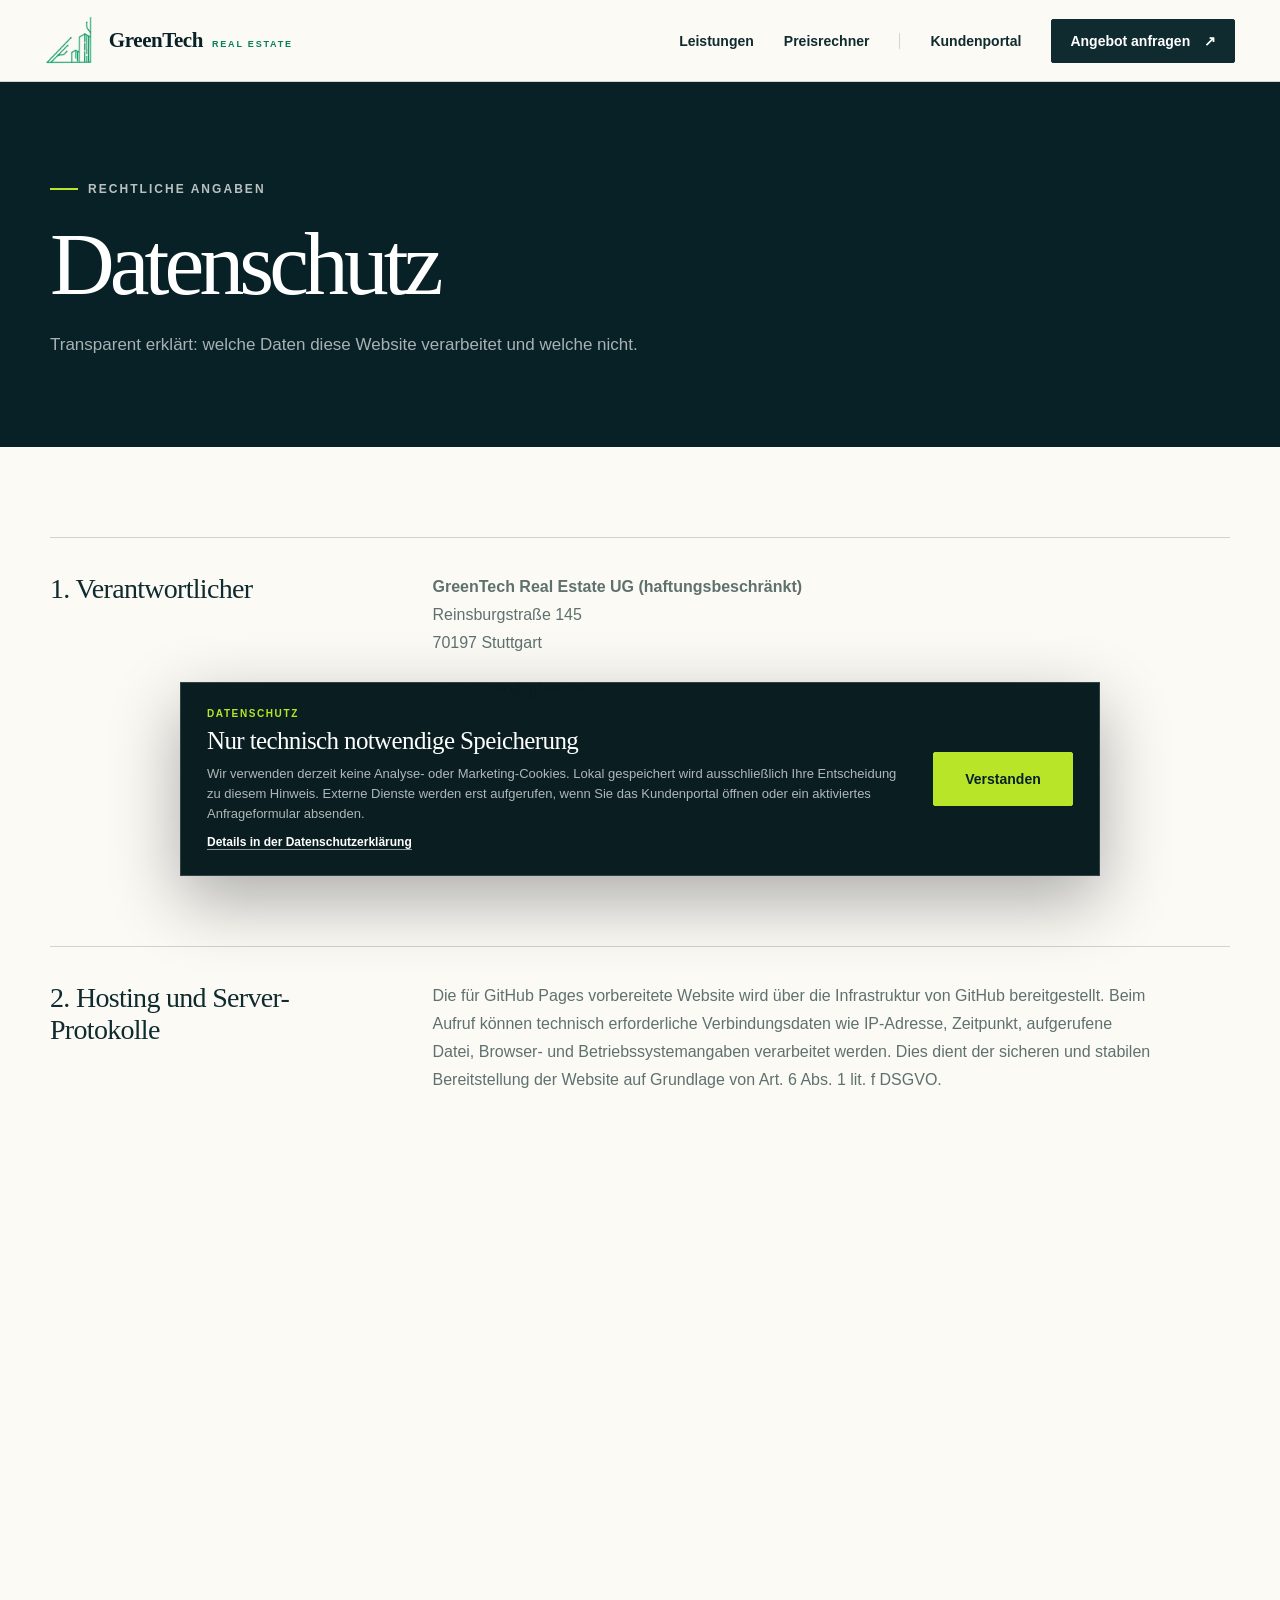
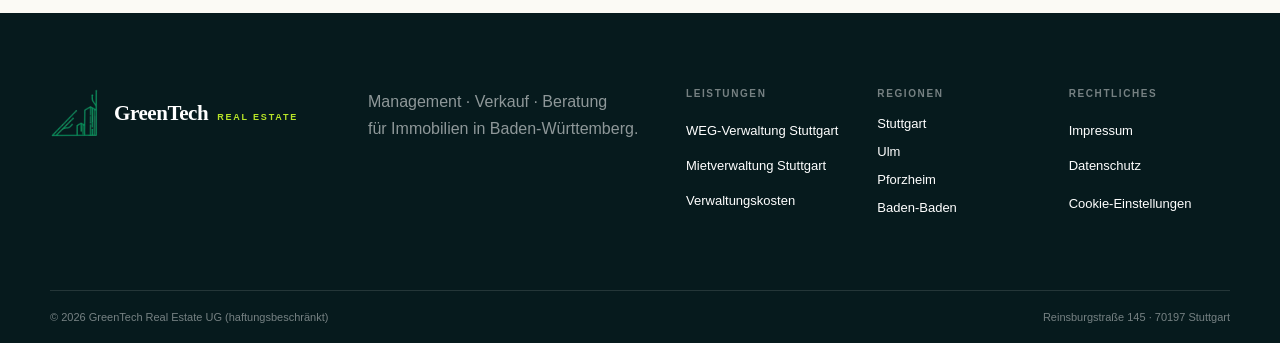
==== datenschutz.html @ 3d803216 "Add files via upload" ====
<!doctype html><html lang="de"><head><meta charset="utf-8"><meta name="viewport" content="width=device-width,initial-scale=1"><title>Datenschutz | GreenTech Real Estate</title><meta name="description" content="Transparent erklärt: welche Daten diese Website verarbeitet und welche nicht."><meta name="robots" content="index,follow,max-image-preview:large"><link rel="canonical" href="https://www.greentechrealestate.de/datenschutz.html"><meta property="og:locale" content="de_DE"><meta property="og:type" content="website"><meta property="og:title" content="Datenschutz | GreenTech Real Estate"><meta property="og:description" content="Transparent erklärt: welche Daten diese Website verarbeitet und welche nicht."><meta property="og:url" content="https://www.greentechrealestate.de/datenschutz.html"><script type="application/ld+json">{"@context":"https://schema.org","@type":["RealEstateAgent","LocalBusiness"],"@id":"https://www.greentechrealestate.de/#unternehmen","name":"GreenTech Real Estate UG (haftungsbeschränkt)","url":"https://www.greentechrealestate.de","logo":"https://www.greentechrealestate.de/assets/greentech-logo.png","telephone":"+49 711 34063966","email":"info@gt-re.de","address":{"@type":"PostalAddress","streetAddress":"Reinsburgstraße 145","postalCode":"70197","addressLocality":"Stuttgart","addressRegion":"Baden-Württemberg","addressCountry":"DE"},"areaServed":["Stuttgart","Ulm","Pforzheim","Baden-Baden"]}</script><link rel="stylesheet" href="styles.css"><script src="form-config.js" defer></script><script src="script.js" defer></script></head><body><header class="site-header"><a class="brand brand-logo" href="index.html" aria-label="GreenTech Real Estate – Startseite"><span class="brand-symbol" aria-hidden="true"><img src="[data-uri]" alt="" width="380" height="132"></span><span class="brand-name"><strong>GreenTech</strong><span>Real Estate</span></span></a><button class="menu-button" type="button" aria-label="Menü öffnen" aria-expanded="false"><span></span><span></span></button><nav class="main-nav"><a href="index.html#leistungen">Leistungen</a><a href="preise.html">Preisrechner</a><a class="nav-login" href="https://portal.greentechrealestate.de">Kundenportal</a><a class="button button-small" href="#anfrage">Angebot anfragen <span>↗</span></a></nav><span class="scroll-progress" aria-hidden="true"></span></header><main class="page-transition"><header class="legal-hero"><div class="section-shell"><p class="eyebrow light"><span></span>Rechtliche Angaben</p><h1>Datenschutz</h1><p>Transparent erklärt: welche Daten diese Website verarbeitet und welche nicht.</p></div></header><article class="legal-content section-shell"><section><h2>1. Verantwortlicher</h2><p><strong>GreenTech Real Estate UG (haftungsbeschränkt)</strong><br>Reinsburgstraße 145<br>70197 Stuttgart</p><p>E-Mail: <a href="mailto:info@gt-re.de">info@gt-re.de</a><br>Telefon: <a href="tel:+4971134063966">+49 711 34063966</a></p></section><section><h2>2. Hosting und Server-Protokolle</h2><p>Die für GitHub Pages vorbereitete Website wird über die Infrastruktur von GitHub bereitgestellt. Beim Aufruf können technisch erforderliche Verbindungsdaten wie IP-Adresse, Zeitpunkt, aufgerufene Datei, Browser- und Betriebssystemangaben verarbeitet werden. Dies dient der sicheren und stabilen Bereitstellung der Website auf Grundlage von Art. 6 Abs. 1 lit. f DSGVO.</p></section><section><h2>3. Cookies und lokaler Speicher</h2><p>Diese Website setzt derzeit keine Analyse-, Statistik- oder Marketing-Cookies ein. Es werden keine Tracking-Pixel, eingebetteten Videos oder extern geladenen Karten verwendet.</p><div class="legal-table"><div><strong>Eintrag</strong><strong>Zweck und Dauer</strong></div><div><span><code>gt_privacy_notice_v1</code></span><span>Merkt lokal im Browser, dass der Datenschutzhinweis bestätigt wurde. Der Eintrag bleibt bis zum Löschen der Browserdaten oder bis zu einer neuen Version bestehen.</span></div></div></section><section><h2>4. Kontaktaufnahme</h2><p>Bei Kontakt per E-Mail oder Telefon werden Ihre Angaben zur Bearbeitung der Anfrage verarbeitet. Das Formular ist derzeit nur vorbereitet und noch nicht mit einem Formulardienst verbunden. Vor der Aktivierung – beispielsweise über Formspree – muss dieser Abschnitt um Anbieter, Empfänger, Speicherfristen und eine mögliche Drittlandübermittlung ergänzt werden.</p></section><section><h2>5. Externe Links</h2><p>Externe Dienste werden nicht automatisch eingebettet. Erst beim Öffnen eines externen Links wie dem Kundenportal verlassen Sie diese Website; dort gelten die Datenschutzhinweise des jeweiligen Anbieters.</p></section><section><h2>6. Ihre Rechte</h2><p>Sie haben nach Maßgabe der gesetzlichen Voraussetzungen insbesondere das Recht auf Auskunft, Berichtigung, Löschung, Einschränkung der Verarbeitung, Datenübertragbarkeit und Widerspruch. Außerdem können Sie sich bei einer Datenschutz-Aufsichtsbehörde beschweren.</p></section><aside class="legal-note"><strong>Hinweis vor der Veröffentlichung</strong><p>Bitte gleichen Sie die Angaben vor dem Domainwechsel mit Ihren aktuellen Unternehmensunterlagen und dem tatsächlich eingesetzten Hosting- und Formularanbieter ab.</p></aside></article></main><footer><div class="footer-top section-shell"><a class="brand brand-logo footer-logo" href="index.html" aria-label="GreenTech Real Estate – Startseite"><span class="brand-symbol" aria-hidden="true"><img src="[data-uri]" alt="" width="380" height="132"></span><span class="brand-name"><strong>GreenTech</strong><span>Real Estate</span></span></a><p>Management · Verkauf · Beratung<br>für Immobilien in Baden-Württemberg.</p><div class="footer-navigation"><nav class="footer-links" aria-label="Leistungen"><strong>Leistungen</strong><a href="weg-verwaltung.html">WEG-Verwaltung Stuttgart</a><a href="mietverwaltung.html">Mietverwaltung Stuttgart</a><a href="preise.html">Verwaltungskosten</a></nav><nav class="footer-links" aria-label="Regionen"><strong>Regionen</strong><a href="index.html#stuttgart">Stuttgart</a><a href="hausverwaltung-ulm.html">Ulm</a><a href="hausverwaltung-pforzheim.html">Pforzheim</a><a href="hausverwaltung-baden-baden.html">Baden-Baden</a></nav><nav class="footer-links" aria-label="Rechtliches"><strong>Rechtliches</strong><a href="impressum.html">Impressum</a><a href="datenschutz.html">Datenschutz</a><button class="footer-cookie-button" type="button" data-cookie-settings>Cookie-Einstellungen</button></nav></div></div><div class="footer-bottom section-shell"><span>© 2026 GreenTech Real Estate UG (haftungsbeschränkt)</span><span>Reinsburgstraße 145 · 70197 Stuttgart</span></div></footer></body></html>
---- styles.css ----
:root {
  --ink: #102b2f;
  --ink-deep: #082126;
  --green: #b8e528;
  --green-soft: #e7f7ad;
  --cream: #f4f2e9;
  --paper: #fbfaf5;
  --line: rgba(16, 43, 47, 0.18);
  --muted: #5f716f;
}

* { box-sizing: border-box; }
html { scroll-behavior: smooth; }
body {
  margin: 0;
  background: var(--paper);
  color: var(--ink);
  font-family: Arial, Helvetica, sans-serif;
  -webkit-font-smoothing: antialiased;
}
a { color: inherit; text-decoration: none; }
img { max-width: 100%; }
button, input, select, textarea { font: inherit; }
button, summary { cursor: pointer; }

.section-shell { width: min(1180px, calc(100% - 48px)); margin-inline: auto; }
.site-header {
  position: sticky; top: 0; z-index: 20;
  height: 82px; padding: 0 3.5vw;
  display: flex; align-items: center; justify-content: space-between;
  background: rgba(251, 250, 245, 0.94); border-bottom: 1px solid var(--line);
  backdrop-filter: blur(16px); transition: height .35s ease, box-shadow .35s ease, background .35s ease;
}
.site-header.is-scrolled { height: 70px; background: rgba(251,250,245,.98); box-shadow: 0 12px 32px rgba(8,33,38,.08); }
.scroll-progress { position: absolute; left: 0; bottom: -1px; width: 100%; height: 2px; background: var(--green); transform: scaleX(0); transform-origin: left center; will-change: transform; }
.brand { display: inline-flex; align-items: center; gap: 12px; }
.brand-logo { transition: opacity .25s ease; }
.brand-logo:hover { opacity: .72; }
.brand-symbol { position: relative; width: 52px; height: 52px; overflow: hidden; flex: 0 0 52px; }
.brand-symbol img { position: absolute; top: 0; left: 50%; display: block; height: 100%; width: auto; max-width: none; transform: translateX(-46.2%); }
.brand-mark {
  width: 38px; height: 38px; display: grid; place-items: center;
  background: var(--green); color: var(--ink-deep); border-radius: 50%;
  font-size: 12px; font-weight: 800; letter-spacing: -0.04em;
}
.brand-name { display: flex; align-items: baseline; gap: 9px; color: var(--ink-deep); line-height: 1; white-space: nowrap; }
.brand-name strong { font-family: Georgia, "Times New Roman", serif; font-size: 21px; font-weight: 600; letter-spacing: -.02em; }
.brand-name span { color: #067f59; font-family: var(--font-geist-sans), Arial, sans-serif; font-size: 9px; font-weight: 750; letter-spacing: .2em; text-transform: uppercase; }
.main-nav { display: flex; align-items: center; gap: 30px; font-size: 14px; font-weight: 600; }
.main-nav > a:not(.button) { position: relative; transition: color .2s ease; }
.main-nav > a:not(.button)::after { content: ""; position: absolute; left: 0; right: 0; bottom: -8px; height: 1px; background: var(--ink); transform: scaleX(0); transform-origin: right; transition: transform .3s cubic-bezier(.22,.7,.2,1); }
.main-nav > a:not(.button):hover::after, .main-nav > a:not(.button):focus-visible::after { transform: scaleX(1); transform-origin: left; }
.nav-login { border-left: 1px solid var(--line); padding-left: 30px; }
.menu-button { display: none; border: 0; background: transparent; padding: 10px; }
.menu-button span { display: block; width: 24px; height: 2px; background: var(--ink); margin: 5px; }
.button {
  display: inline-flex; align-items: center; justify-content: center; gap: 22px;
  min-height: 54px; padding: 0 24px; border: 1px solid var(--ink);
  background: var(--ink); color: white; border-radius: 2px;
  position: relative; overflow: hidden; font-size: 14px; font-weight: 700; transition: transform .25s ease, background .25s ease, box-shadow .25s ease;
}
.button::before { content: ""; position: absolute; inset: 0; background: rgba(255,255,255,.16); transform: translateX(-105%) skewX(-18deg); transition: transform .55s cubic-bezier(.22,.7,.2,1); }
.button:hover { transform: translateY(-3px); box-shadow: 0 14px 28px rgba(8,33,38,.16); }
.button:hover::before { transform: translateX(105%) skewX(-18deg); }
.button > span { position: relative; transition: transform .25s ease; }
.button:hover > span { transform: translate(3px,-3px); }
.button-small { min-height: 44px; padding: 0 18px; gap: 14px; }
.hero {
  min-height: 700px; position: relative; overflow: hidden;
  display: flex; flex-direction: column; justify-content: space-between;
  padding: 105px max(3.5vw, 24px) 40px; color: white; background: var(--ink-deep);
}
.hero::after {
  content: ""; position: absolute; right: 8%; bottom: -35%; width: 42vw; height: 42vw;
  border-radius: 50%; background: radial-gradient(circle at 42% 38%, rgba(184,229,40,.95), rgba(184,229,40,.08) 56%, transparent 70%);
  filter: blur(1px);
}
.hero-orbit { position: absolute; border: 1px solid rgba(255,255,255,.18); border-radius: 50%; z-index: 1; }
.orbit-one { right: -6vw; bottom: -22vw; width: 66vw; height: 66vw; animation: orbit-drift 14s ease-in-out infinite alternate; }
.orbit-two { right: 6vw; bottom: -11vw; width: 42vw; height: 42vw; animation: orbit-drift 10s ease-in-out infinite alternate-reverse; }
.hero-content { position: relative; z-index: 2; width: min(900px, 76%); margin-left: 7vw; }
.hero-content > * { animation: hero-rise .8s both cubic-bezier(.22,.7,.2,1); }
.hero-content > *:nth-child(2) { animation-delay: .08s; }
.hero-content > *:nth-child(3) { animation-delay: .16s; }
.hero-content > *:nth-child(4) { animation-delay: .24s; }
.eyebrow { display: flex; align-items: center; gap: 10px; margin: 0 0 25px; font-size: 12px; font-weight: 800; letter-spacing: .17em; text-transform: uppercase; }
.eyebrow > span { display: block; width: 28px; height: 2px; background: var(--green); }
.eyebrow.light { color: rgba(255,255,255,.72); }
.hero h1 { margin: 0; font-size: clamp(54px, 7vw, 104px); line-height: .92; letter-spacing: -.065em; font-weight: 500; }
.hero h1 em { color: var(--green); font-family: Georgia, "Times New Roman", serif; font-weight: 400; }
.hero-copy { max-width: 640px; margin: 34px 0 0; color: rgba(255,255,255,.72); font-size: 18px; line-height: 1.65; }
.hero-actions { display: flex; align-items: center; gap: 34px; margin-top: 38px; }
.button-light { background: var(--green); border-color: var(--green); color: var(--ink-deep); }
.text-link { display: inline-flex; gap: 24px; border-bottom: 1px solid currentColor; padding-bottom: 5px; font-size: 14px; font-weight: 700; transition: gap .25s ease, opacity .25s ease; }
.text-link:hover { gap: 32px; opacity: .75; }
.light-link { color: white; }
.hero-meta { position: relative; z-index: 2; margin-left: 7vw; }
.hero-meta span { color: rgba(255,255,255,.5); font-size: 11px; letter-spacing: .17em; text-transform: uppercase; }
.hero-meta p { margin: 6px 0 0; font-size: 14px; }
.hero-index { position: absolute; right: 4vw; top: 50%; z-index: 2; transform: rotate(90deg); color: rgba(255,255,255,.45); font-size: 11px; letter-spacing: .18em; }
.intro { display: grid; grid-template-columns: .9fr 1.1fr; gap: 11vw; padding-block: 130px; }
.intro h2, .section-heading h2, .transparency h2, .contact-copy h2, .faq-section h2 {
  margin: 0; font-family: Georgia, "Times New Roman", serif; font-weight: 400;
  font-size: clamp(42px, 5.2vw, 72px); line-height: .98; letter-spacing: -.045em;
}
.intro-copy { padding-top: 42px; }
.intro-copy p { margin: 0 0 25px; font-size: 19px; line-height: 1.7; color: var(--muted); }
.intro-copy strong { color: var(--ink); }
.services-section { padding: 120px 0 130px; background: var(--cream); }
.section-heading { display: grid; grid-template-columns: 1.4fr .6fr; align-items: end; gap: 80px; }
.section-heading > p { margin: 0 0 5px; max-width: 360px; color: var(--muted); font-size: 16px; line-height: 1.65; }
.filter-row { display: flex; gap: 8px; flex-wrap: wrap; margin: 64px 0 28px; }
.filter { border: 1px solid var(--line); border-radius: 999px; padding: 11px 18px; background: transparent; color: var(--ink); font-size: 13px; font-weight: 700; }
.filter.active, .filter:hover { background: var(--ink); color: white; border-color: var(--ink); }
.service-grid { display: grid; grid-template-columns: repeat(3, 1fr); gap: 1px; background: rgba(16,43,47,.17); border: 1px solid rgba(16,43,47,.17); }
.service-card { min-height: 380px; padding: 28px; display: flex; flex-direction: column; justify-content: space-between; background: var(--paper); transition: background .25s ease, color .25s ease, transform .25s ease, box-shadow .25s ease; }
.service-card[hidden] { display: none; }
.service-card.featured { background: var(--green); }
.service-card:hover, .service-card:focus-within { background-color: #dff39a !important; color: var(--ink-deep); transform: translateY(-6px); box-shadow: 0 20px 45px rgba(8,33,38,.14); }
.card-topline { display: flex; justify-content: space-between; font-size: 11px; letter-spacing: .14em; text-transform: uppercase; opacity: .6; }
.service-card h3 { margin: 0 0 16px; max-width: 270px; font-family: Georgia, "Times New Roman", serif; font-size: 35px; line-height: 1.02; font-weight: 400; letter-spacing: -.035em; }
.service-card p { max-width: 300px; margin: 0; color: var(--muted); line-height: 1.65; font-size: 15px; }
.service-card:hover p, .service-card:focus-within p { color: #405654; }
.service-card:hover h3, .service-card:hover a, .service-card:focus-within h3, .service-card:focus-within a { color: var(--ink-deep); }
.service-card a { display: flex; justify-content: space-between; border-top: 1px solid currentColor; padding-top: 16px; font-size: 13px; font-weight: 800; }
.service-card a span { transition: transform .25s ease; }
.service-card:hover a span { transform: translate(4px,-4px); }
.transparency { padding-block: 130px; display: grid; grid-template-columns: .9fr 1.1fr; gap: 10vw; }
.steps { list-style: none; padding: 0; margin: 0; }
.steps li { display: grid; grid-template-columns: 60px 1fr; gap: 25px; padding: 34px 0; border-top: 1px solid var(--line); }
.steps li:last-child { border-bottom: 1px solid var(--line); }
.steps > li > span { color: var(--muted); font-size: 12px; font-weight: 800; }
.steps h3 { margin: 0 0 9px; font-size: 21px; }
.steps p { margin: 0; color: var(--muted); line-height: 1.6; }
.quote-band { background: var(--green); }
.quote-inner { padding-block: 95px; display: grid; grid-template-columns: 1fr auto; gap: 40px; align-items: end; }
.quote-inner p { margin: 0; max-width: 880px; font-family: Georgia, "Times New Roman", serif; font-size: clamp(32px, 4.3vw, 58px); line-height: 1.06; letter-spacing: -.04em; }
.quote-inner span { padding-bottom: 8px; font-size: 12px; font-weight: 800; letter-spacing: .12em; text-transform: uppercase; }
.contact-section { padding-block: 125px; background: var(--ink-deep); color: white; }
.contact-grid { display: grid; grid-template-columns: .85fr 1.15fr; gap: 9vw; }
.contact-copy > p:not(.eyebrow) { max-width: 440px; margin-top: 32px; color: rgba(255,255,255,.65); font-size: 17px; line-height: 1.7; }
.contact-direct { display: grid; gap: 10px; margin-top: 55px; }
.contact-direct a { display: flex; justify-content: space-between; max-width: 380px; padding: 17px 0; border-bottom: 1px solid rgba(255,255,255,.3); font-size: 16px; font-weight: 700; }
.inquiry-form { background: var(--paper); color: var(--ink); padding: 42px; }
.form-row { display: grid; grid-template-columns: 1fr 1fr; gap: 22px; }
.inquiry-form label { display: block; margin-bottom: 24px; }
.inquiry-form label > span:first-child { display: block; margin-bottom: 9px; font-size: 12px; font-weight: 800; letter-spacing: .07em; }
.inquiry-form input:not([type="checkbox"]), .inquiry-form select, .inquiry-form textarea {
  width: 100%; border: 0; border-bottom: 1px solid rgba(16,43,47,.32); border-radius: 0;
  padding: 10px 2px 13px; background: transparent; color: var(--ink); outline: none;
}
.inquiry-form input:focus, .inquiry-form select:focus, .inquiry-form textarea:focus { border-color: var(--ink); box-shadow: 0 1px 0 var(--ink); }
.inquiry-form textarea { resize: vertical; }
.checkbox-label { display: grid !important; grid-template-columns: 18px 1fr; gap: 12px; align-items: start; }
.checkbox-label input { margin-top: 3px; accent-color: var(--ink); }
.checkbox-label span { margin: 0 !important; color: var(--muted); font-size: 12px !important; font-weight: 400 !important; line-height: 1.55; letter-spacing: 0 !important; }
.checkbox-label a { text-decoration: underline; }
.button-submit { width: 100%; border: 0; }
.honeypot { position: absolute !important; left: -9999px !important; }
.form-notice { margin: 16px 0 0; padding: 12px; background: var(--green-soft); font-size: 13px; line-height: 1.5; }
.faq-section { padding-block: 130px; display: grid; grid-template-columns: .75fr 1.25fr; gap: 10vw; }
.faq-list details { border-top: 1px solid var(--line); }
.faq-list details:last-child { border-bottom: 1px solid var(--line); }
.faq-list summary { display: flex; justify-content: space-between; gap: 20px; padding: 27px 0; list-style: none; font-size: 18px; font-weight: 700; }
.faq-list summary::-webkit-details-marker { display: none; }
.faq-list summary span { font-size: 24px; font-weight: 400; transition: transform .2s ease; }
.faq-list details[open] summary span { transform: rotate(45deg); }
.faq-list details p { margin: -8px 45px 28px 0; max-width: 620px; color: var(--muted); line-height: 1.7; }
.faq-intro { max-width: 330px; margin: 24px 0 0; color: var(--muted); line-height: 1.65; }
footer { background: #061a1d; color: white; }
.footer-top { padding-block: 75px; display: grid; grid-template-columns: minmax(220px,.8fr) minmax(250px,.8fr) minmax(420px,1.6fr); gap: 46px; align-items: start; }
.footer-top > p { margin: 0; color: rgba(255,255,255,.55); line-height: 1.7; }
.footer-navigation { min-width: 0; display: grid; grid-template-columns: repeat(3, minmax(120px, 1fr)); gap: 30px; }
.footer-links { display: grid; gap: 13px; font-size: 13px; }
.footer-links strong { margin-bottom: 4px; color: rgba(255,255,255,.45); font-size: 10px; letter-spacing: .16em; text-transform: uppercase; }
.footer-links a, .footer-cookie-button { width: fit-content; transition: color .2s ease; }
.footer-links a:hover, .footer-cookie-button:hover { color: var(--green); }
.footer-cookie-button { padding: 0; border: 0; background: transparent; color: inherit; font: inherit; text-align: left; }
.footer-logo .brand-name { color: white; }
.footer-logo .brand-name span { color: var(--green); }
.footer-logo img { opacity: .95; }
.footer-bottom { padding-block: 20px; border-top: 1px solid rgba(255,255,255,.12); display: flex; justify-content: space-between; gap: 30px; color: rgba(255,255,255,.45); font-size: 11px; }

.cookie-notice {
  position: fixed; left: 24px; right: 24px; bottom: 24px; z-index: 80;
  width: min(920px, calc(100% - 48px)); margin-inline: auto; padding: 25px 26px;
  display: grid; grid-template-columns: 1fr auto; align-items: center; gap: 34px;
  border: 1px solid rgba(255,255,255,.16); background: rgba(6,26,29,.98); color: white;
  box-shadow: 0 24px 70px rgba(0,0,0,.32); backdrop-filter: blur(18px);
  animation: cookie-rise .55s both cubic-bezier(.22,.7,.2,1);
}
.cookie-copy { max-width: 700px; }
.cookie-kicker { display: block; margin-bottom: 8px; color: var(--green); font-size: 10px; font-weight: 800; letter-spacing: .16em; text-transform: uppercase; }
.cookie-notice h2 { margin: 0; font-family: Georgia, "Times New Roman", serif; font-size: 25px; font-weight: 400; letter-spacing: -.025em; }
.cookie-notice p { margin: 9px 0 8px; color: rgba(255,255,255,.68); font-size: 13px; line-height: 1.55; }
.cookie-notice a { border-bottom: 1px solid rgba(255,255,255,.55); font-size: 12px; font-weight: 700; }
.cookie-button { min-width: 140px; }

.legal-hero { padding-block: 100px 88px; background: var(--ink-deep); color: white; }
.legal-hero h1 { margin: 0; font-family: Georgia, "Times New Roman", serif; font-size: clamp(54px, 7vw, 96px); line-height: .95; font-weight: 400; letter-spacing: -.055em; }
.legal-hero > .section-shell > p:last-child { max-width: 650px; margin: 25px 0 0; color: rgba(255,255,255,.65); font-size: 17px; line-height: 1.65; }
.legal-content { padding-block: 90px 120px; }
.legal-content section { display: grid; grid-template-columns: minmax(230px,.55fr) 1.45fr; gap: 30px 80px; padding: 35px 0; border-top: 1px solid var(--line); }
.legal-content section:last-of-type { border-bottom: 1px solid var(--line); }
.legal-content h2 { grid-row: 1 / span 8; margin: 0; font-family: Georgia, "Times New Roman", serif; font-size: 28px; font-weight: 400; letter-spacing: -.025em; }
.legal-content p { max-width: 720px; margin: 0; color: var(--muted); line-height: 1.75; }
.legal-content p + p { margin-top: -12px; }
.legal-content a { color: var(--ink); border-bottom: 1px solid currentColor; }
.legal-table { max-width: 720px; border: 1px solid var(--line); }
.legal-table > div { display: grid; grid-template-columns: minmax(170px,.4fr) 1.6fr; }
.legal-table > div + div { border-top: 1px solid var(--line); }
.legal-table strong, .legal-table span { padding: 15px 17px; font-size: 13px; line-height: 1.55; }
.legal-table strong { background: var(--cream); font-size: 11px; letter-spacing: .08em; text-transform: uppercase; }
.legal-table strong + strong, .legal-table span + span { border-left: 1px solid var(--line); }
.legal-note { margin-top: 45px; padding: 28px; border-left: 4px solid var(--green); background: var(--cream); }
.legal-note strong { font-size: 14px; }
.legal-note p { margin: 8px 0 0; font-size: 13px; }

.page-transition { animation: page-in .65s both cubic-bezier(.22,.7,.2,1); }
.reveal { opacity: 0; transform: translateY(34px) scale(.985); filter: blur(5px); transition: opacity .75s ease, transform .75s cubic-bezier(.22,.7,.2,1), filter .75s ease; }
.reveal.is-visible { opacity: 1; transform: translateY(0) scale(1); filter: blur(0); }
.service-card-reveal { height: 100%; }
.service-card-reveal .service-card { height: 100%; }
.service-grid > .reveal { background: var(--paper); }
.price-teaser { margin-top: 1px; padding: 44px; display: flex; align-items: center; justify-content: space-between; gap: 30px; background: var(--ink); color: white; }
.price-teaser > div > span { color: var(--green); font-size: 11px; font-weight: 800; letter-spacing: .16em; text-transform: uppercase; }
.price-teaser h3 { margin: 10px 0 0; font-family: Georgia, "Times New Roman", serif; font-size: clamp(28px, 3vw, 42px); font-weight: 400; letter-spacing: -.035em; }

.subhero { position: relative; overflow: hidden; min-height: 620px; display: flex; align-items: center; background: var(--ink-deep); color: white; }
.subhero::before { content: ""; position: absolute; inset: auto -10vw -32vw auto; width: 72vw; height: 72vw; border: 1px solid rgba(255,255,255,.15); border-radius: 50%; animation: orbit-drift 13s ease-in-out infinite alternate; }
.subhero::after { content: ""; position: absolute; right: 10vw; bottom: -24vw; width: 46vw; height: 46vw; border-radius: 50%; background: radial-gradient(circle, rgba(184,229,40,.8), rgba(184,229,40,.04) 66%, transparent 70%); }
.subhero-grid { position: relative; z-index: 2; display: grid; grid-template-columns: 1.35fr .65fr; gap: 80px; align-items: center; padding-block: 90px; }
.subhero-copy > * { animation: hero-rise .75s both cubic-bezier(.22,.7,.2,1); }
.subhero-copy > *:nth-child(2) { animation-delay: .08s; }
.subhero-copy > *:nth-child(3) { animation-delay: .16s; }
.subhero-copy > *:nth-child(4) { animation-delay: .24s; }
.subhero h1, .price-hero h1 { margin: 0; font-size: clamp(50px, 6.2vw, 88px); line-height: .94; letter-spacing: -.06em; font-weight: 500; }
.subhero h1 em, .price-hero h1 em { color: var(--green); font-family: Georgia, "Times New Roman", serif; font-weight: 400; }
.subhero-copy > p:not(.eyebrow) { max-width: 720px; margin: 30px 0 0; color: rgba(255,255,255,.68); font-size: 18px; line-height: 1.7; }
.breadcrumb { display: flex; align-items: center; gap: 10px; margin-bottom: 28px; color: rgba(255,255,255,.52); font-size: 11px; letter-spacing: .08em; }
.breadcrumb a { transition: color .2s ease; }
.breadcrumb a:hover { color: var(--green); }
.subhero-mark { justify-self: end; width: 190px; height: 190px; display: grid; place-items: center; border: 1px solid rgba(255,255,255,.25); border-radius: 50%; }
.subhero-mark span { color: var(--green); font-family: Georgia, "Times New Roman", serif; font-size: 64px; }
.service-intro { padding-block: 110px; display: grid; grid-template-columns: 1.35fr .65fr; gap: 9vw; align-items: center; }
.lead-quote { margin: 0; font-family: Georgia, "Times New Roman", serif; font-size: clamp(34px, 4.5vw, 60px); line-height: 1.08; letter-spacing: -.04em; }
.price-callout { padding: 32px; border: 1px solid var(--line); background: var(--cream); }
.price-callout > span { font-size: 11px; font-weight: 800; letter-spacing: .14em; text-transform: uppercase; }
.price-callout strong { display: block; margin-top: 22px; font-family: Georgia, "Times New Roman", serif; font-size: 48px; font-weight: 400; letter-spacing: -.04em; }
.price-callout p { margin: 5px 0 18px; color: var(--muted); font-size: 13px; line-height: 1.5; }
.price-callout small { display: block; padding-top: 16px; border-top: 1px solid var(--line); color: var(--muted); line-height: 1.5; }
.facts-band { background: var(--green); }
.facts-grid { display: grid; grid-template-columns: repeat(3, 1fr); }
.fact { min-height: 180px; padding: 42px 28px; border-left: 1px solid rgba(8,33,38,.2); display: flex; flex-direction: column; justify-content: space-between; }
.facts-grid > .reveal:last-child .fact { border-right: 1px solid rgba(8,33,38,.2); }
.fact strong { font-family: Georgia, "Times New Roman", serif; font-size: 42px; font-weight: 400; }
.fact span { font-size: 12px; font-weight: 800; letter-spacing: .12em; text-transform: uppercase; }
.detail-section { padding-block: 120px; display: grid; grid-template-columns: .75fr 1.25fr; gap: 10vw; }
.detail-section h2, .extras-section h2, .calculator-heading h2, .pricing-explain h2 { margin: 0; font-family: Georgia, "Times New Roman", serif; font-size: clamp(42px, 5.2vw, 72px); line-height: .98; letter-spacing: -.045em; font-weight: 400; }
.feature-list { list-style: none; padding: 0; margin: 0; }
.feature-list li { display: grid; grid-template-columns: 55px 1fr; gap: 20px; padding: 24px 0; border-top: 1px solid var(--line); font-size: 18px; line-height: 1.45; }
.feature-list li:last-child { border-bottom: 1px solid var(--line); }
.feature-list li span { color: var(--muted); font-size: 11px; font-weight: 800; }
.extras-section { padding-block: 100px; background: var(--ink); color: white; }
.extras-grid { display: grid; grid-template-columns: .85fr 1.15fr; gap: 10vw; }
.extras-grid ul { list-style: none; padding: 0; margin: 0; }
.extras-grid li { padding: 22px 0; border-top: 1px solid rgba(255,255,255,.2); color: rgba(255,255,255,.72); font-size: 17px; }
.extras-grid li:last-child { border-bottom: 1px solid rgba(255,255,255,.2); }
.detail-closing { padding-block: 95px; background: var(--green); }
.detail-closing .section-shell { display: flex; align-items: end; justify-content: space-between; gap: 60px; }
.detail-closing p { max-width: 850px; margin: 0; font-family: Georgia, "Times New Roman", serif; font-size: clamp(32px, 4vw, 54px); line-height: 1.08; letter-spacing: -.04em; }
.detail-closing .button { flex: 0 0 auto; }

.price-hero { padding-block: 110px; background: var(--ink-deep); color: white; }
.price-hero p:last-child { max-width: 720px; margin: 32px 0 0; color: rgba(255,255,255,.68); font-size: 18px; line-height: 1.7; }
.calculator-section { padding-block: 110px 130px; background: var(--cream); }
.calculator-heading { display: flex; align-items: end; justify-content: space-between; gap: 50px; margin-bottom: 62px; }
.calculator-heading > span { order: 2; padding-bottom: 8px; font-size: 11px; font-weight: 800; letter-spacing: .14em; text-transform: uppercase; }
.calculator-layout { display: grid; grid-template-columns: .9fr 1.1fr; gap: 1px; background: var(--line); border: 1px solid var(--line); }
.calculator-controls { padding: 42px; background: var(--paper); }
.segment { display: grid; grid-template-columns: 1fr 1fr; padding: 4px; background: var(--cream); }
.segment button { min-height: 48px; border: 0; background: transparent; color: var(--ink); font-size: 13px; font-weight: 800; }
.segment button.active { background: var(--ink); color: white; }
.range-control { display: block; margin-top: 48px; }
.range-control > span { display: flex; align-items: center; justify-content: space-between; gap: 20px; }
.range-control b { font-size: 15px; }
.range-control output { min-width: 56px; padding: 10px; background: var(--green); text-align: center; font-size: 18px; font-weight: 800; }
.range-control input { width: 100%; margin: 24px 0 6px; accent-color: var(--ink); }
.range-control small { display: flex; justify-content: space-between; color: var(--muted); }
.price-scale { display: grid; grid-template-columns: repeat(4, 1fr); margin-top: 34px; border: 1px solid var(--line); }
.price-scale > span { min-width: 0; padding: 14px; display: grid; gap: 5px; }
.price-scale > span + span { border-left: 1px solid var(--line); }
.price-scale b { font-family: Georgia, "Times New Roman", serif; font-size: 25px; font-weight: 400; }
.price-scale small { color: var(--muted); font-size: 10px; line-height: 1.35; }
.calculator-note { display: grid; grid-template-columns: 28px 1fr; gap: 14px; margin-top: 40px; padding: 20px; background: var(--green-soft); }
.calculator-note > span { width: 24px; height: 24px; display: grid; place-items: center; border: 1px solid var(--ink); border-radius: 50%; font-size: 12px; font-weight: 800; }
.calculator-note p { margin: 0; font-size: 12px; line-height: 1.55; }
.result-card { position: relative; padding: 42px; background: var(--ink-deep); color: white; overflow: hidden; }
.result-card::after { content: ""; position: absolute; right: -140px; top: -140px; width: 300px; height: 300px; border: 1px solid rgba(255,255,255,.16); border-radius: 50%; }
.result-top { display: flex; justify-content: space-between; color: rgba(255,255,255,.5); font-size: 11px; font-weight: 800; letter-spacing: .12em; text-transform: uppercase; }
.result-card h2 { position: relative; z-index: 1; margin: 38px 0 25px; font-family: Georgia, "Times New Roman", serif; font-size: 39px; font-weight: 400; }
.unit-price { display: flex; align-items: end; gap: 18px; }
.unit-price strong { color: var(--green); font-family: Georgia, "Times New Roman", serif; font-size: clamp(54px, 6vw, 78px); line-height: 1; font-weight: 400; letter-spacing: -.05em; }
.unit-price span { padding-bottom: 8px; color: rgba(255,255,255,.55); font-size: 12px; line-height: 1.4; }
.total-price { margin: 30px 0; padding: 24px 0; border-top: 1px solid rgba(255,255,255,.18); border-bottom: 1px solid rgba(255,255,255,.18); display: grid; grid-template-columns: 1fr auto; align-items: end; }
.total-price > span { font-size: 12px; font-weight: 700; }
.total-price strong { grid-row: span 2; font-family: Georgia, "Times New Roman", serif; font-size: 32px; font-weight: 400; }
.total-price small { color: rgba(255,255,255,.45); font-size: 10px; }
.result-card ul { list-style: none; padding: 0; margin: 0 0 30px; display: grid; gap: 13px; color: rgba(255,255,255,.75); font-size: 13px; }
.result-card .button { width: 100%; }
.result-disclaimer { margin: 20px 0 0; color: rgba(255,255,255,.4); font-size: 10px; line-height: 1.5; }
.custom-result { margin: 35px 0; padding: 30px; background: var(--green); color: var(--ink); }
.custom-result strong { font-family: Georgia, "Times New Roman", serif; font-size: 36px; font-weight: 400; }
.custom-result p { margin: 10px 0 0; line-height: 1.5; }
.pricing-explain { padding-block: 120px; display: grid; grid-template-columns: .75fr 1.25fr; gap: 10vw; }
.price-factors p { margin: 0; padding: 24px 0; border-top: 1px solid var(--line); display: grid; grid-template-columns: 50px 120px 1fr; gap: 18px; color: var(--muted); line-height: 1.5; }
.price-factors p:last-child { border-bottom: 1px solid var(--line); }
.price-factors span { font-size: 11px; font-weight: 800; }
.price-factors b { color: var(--ink); }

.location-section { padding-block: 125px; overflow: hidden; background: var(--ink-deep); color: white; }
.location-grid { display: grid; grid-template-columns: 1.05fr .95fr; gap: 9vw; align-items: center; }
.location-copy h2 { margin: 0; font-family: Georgia, "Times New Roman", serif; font-size: clamp(44px, 5.4vw, 74px); line-height: .98; letter-spacing: -.05em; font-weight: 400; }
.location-copy > p:not(.eyebrow) { max-width: 610px; margin: 32px 0 0; color: rgba(255,255,255,.65); font-size: 17px; line-height: 1.75; }
.location-links { display: grid; margin-top: 42px; }
.location-links a { display: flex; align-items: center; justify-content: space-between; max-width: 520px; padding: 18px 0; border-top: 1px solid rgba(255,255,255,.22); font-weight: 700; }
.location-links a:last-child { border-bottom: 1px solid rgba(255,255,255,.22); }
.location-links a span { color: var(--green); transition: transform .25s ease; }
.location-links a:hover span { transform: translate(4px,-4px); }
.location-card { position: relative; min-height: 460px; padding: 42px; display: flex; flex-direction: column; justify-content: space-between; background: var(--green); color: var(--ink-deep); overflow: hidden; }
.location-card::after { content: ""; position: absolute; right: -130px; bottom: -130px; width: 300px; height: 300px; border: 1px solid rgba(8,33,38,.22); border-radius: 50%; animation: orbit-drift 11s ease-in-out infinite alternate; }
.location-card > span { position: relative; z-index: 1; font-size: 11px; font-weight: 800; letter-spacing: .15em; text-transform: uppercase; }
.location-card strong { position: relative; z-index: 1; font-family: Georgia, "Times New Roman", serif; font-size: clamp(48px, 5vw, 68px); line-height: .95; font-weight: 400; letter-spacing: -.05em; }
.location-card p { position: relative; z-index: 1; max-width: 400px; margin: 0; font-size: 14px; line-height: 1.65; }
.location-card address { position: relative; z-index: 1; padding-top: 22px; border-top: 1px solid rgba(8,33,38,.22); font-size: 13px; font-style: normal; line-height: 1.55; }

@keyframes hero-rise { from { opacity: 0; transform: translateY(28px); } to { opacity: 1; transform: translateY(0); } }
@keyframes orbit-drift { from { transform: translate3d(0,0,0) scale(1); } to { transform: translate3d(-24px,-18px,0) scale(1.04); } }
@keyframes page-in { from { opacity: 0; transform: translateY(10px); } to { opacity: 1; transform: translateY(0); } }
@keyframes cookie-rise { from { opacity: 0; transform: translateY(22px) scale(.98); } to { opacity: 1; transform: translateY(0) scale(1); } }

@media (max-width: 960px) {
  .site-header { height: 72px; padding-inline: 24px; }
  .menu-button { display: block; z-index: 30; }
  .main-nav { display: none; position: absolute; top: 72px; left: 0; right: 0; padding: 30px 24px; background: var(--paper); border-bottom: 1px solid var(--line); flex-direction: column; align-items: stretch; gap: 22px; }
  .main-nav.is-open { display: flex; }
  .nav-login { border-left: 0; padding-left: 0; }
  .hero { min-height: 670px; }
  .hero-content { width: 100%; margin-left: 0; }
  .hero-meta { margin-left: 0; }
  .section-heading, .intro, .transparency, .contact-grid, .faq-section, .subhero-grid, .service-intro, .detail-section, .extras-grid, .calculator-layout, .pricing-explain, .location-grid { grid-template-columns: 1fr; gap: 55px; }
  .service-grid { grid-template-columns: repeat(2, 1fr); }
  .quote-inner { grid-template-columns: 1fr; }
  .footer-top { grid-template-columns: 1fr 1.6fr; }
  .footer-navigation { grid-column: 1 / -1; }
  .subhero-mark { display: none; }
  .facts-grid { grid-template-columns: 1fr; }
  .fact { min-height: 130px; border-right: 1px solid rgba(8,33,38,.2); border-bottom: 1px solid rgba(8,33,38,.2); }
  .detail-closing .section-shell { align-items: flex-start; flex-direction: column; }
  .legal-content section { grid-template-columns: 1fr; gap: 18px; }
  .legal-content h2 { grid-row: auto; }
}

@media (max-width: 640px) {
  .section-shell { width: min(100% - 32px, 1180px); }
  .brand { gap: 10px; }
  .brand-symbol { width: 42px; height: 42px; flex-basis: 42px; }
  .brand-name { gap: 7px; }
  .brand-name strong { font-size: 18px; }
  .brand-name span { font-size: 8px; letter-spacing: .16em; }
  .hero { min-height: 710px; padding-top: 92px; }
  .hero h1 { font-size: 50px; }
  .hero-actions { align-items: flex-start; flex-direction: column; gap: 26px; }
  .hero::after { width: 90vw; height: 90vw; right: -24vw; bottom: -15vw; }
  .hero-index { display: none; }
  .intro, .transparency, .faq-section { padding-block: 88px; }
  .services-section, .contact-section { padding-block: 88px; }
  .service-grid { grid-template-columns: 1fr; }
  .service-card { min-height: 340px; }
  .form-row { grid-template-columns: 1fr; gap: 0; }
  .inquiry-form { padding: 28px 22px; margin-inline: -4px; }
  .quote-inner { padding-block: 68px; }
  .price-teaser, .calculator-heading { align-items: flex-start; flex-direction: column; }
  .subhero { min-height: 620px; }
  .subhero-grid { padding-block: 70px; }
  .subhero h1, .price-hero h1 { font-size: 49px; }
  .service-intro, .detail-section, .pricing-explain { padding-block: 84px; }
  .calculator-section { padding-block: 80px; }
  .calculator-controls, .result-card { padding: 26px 22px; }
  .segment { grid-template-columns: 1fr; }
  .unit-price { align-items: flex-start; flex-direction: column; }
  .price-factors p { grid-template-columns: 38px 1fr; gap: 5px 12px; }
  .price-factors p b { grid-column: 2; }
  .location-section { padding-block: 84px; }
  .location-card { min-height: 410px; padding: 30px 24px; }
  .footer-top { grid-template-columns: 1fr; gap: 36px; }
  .footer-navigation { grid-column: auto; grid-template-columns: 1fr 1fr; }
  .footer-bottom { flex-direction: column; }
  .cookie-notice { left: 12px; right: 12px; bottom: 12px; width: calc(100% - 24px); padding: 22px; grid-template-columns: 1fr; gap: 20px; }
  .cookie-button { width: 100%; }
  .legal-hero { padding-block: 72px 65px; }
  .legal-content { padding-block: 58px 82px; }
  .legal-table > div { grid-template-columns: 1fr; }
  .legal-table strong + strong, .legal-table span + span { border-left: 0; border-top: 1px solid var(--line); }
}

@media (prefers-reduced-motion: reduce) {
  html { scroll-behavior: auto; }
  *, *::before, *::after { animation-duration: .01ms !important; animation-iteration-count: 1 !important; transition-duration: .01ms !important; }
  .reveal { opacity: 1; transform: none; }
  .page-transition { animation: none; }
}
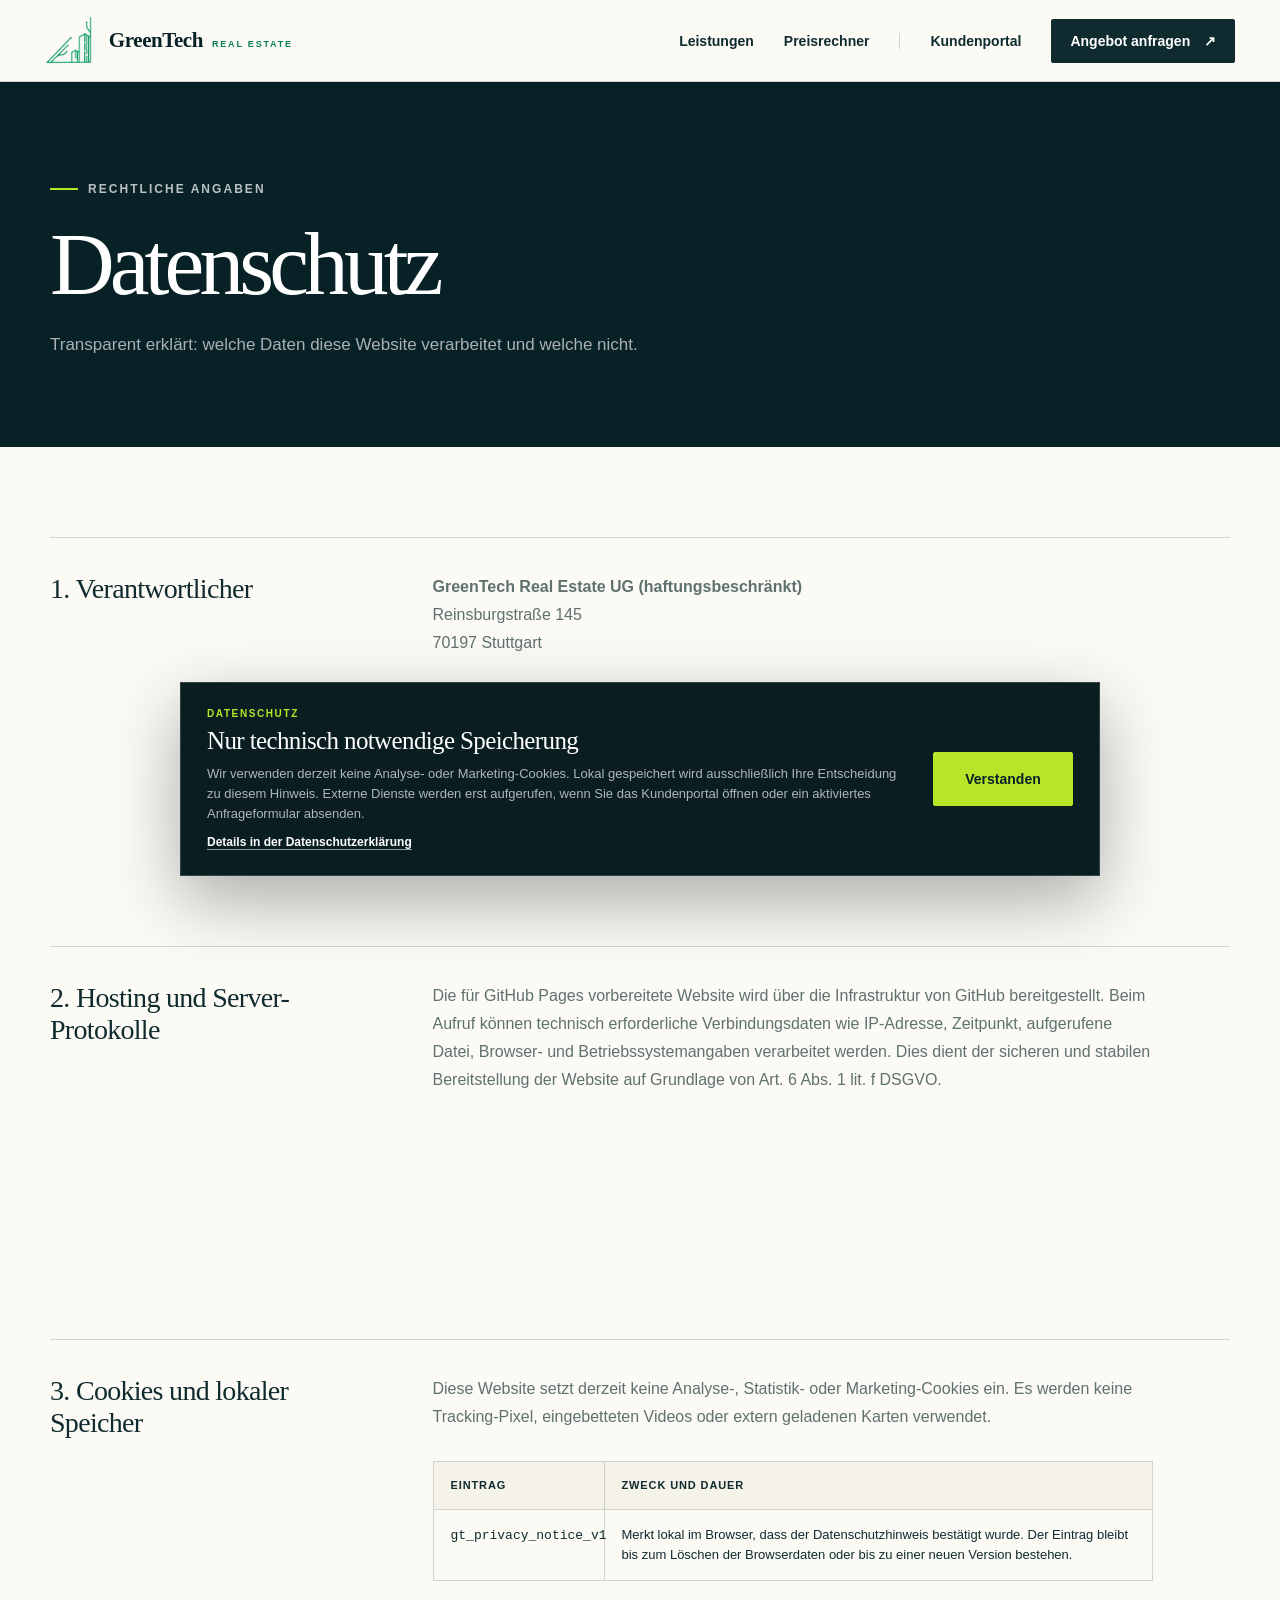
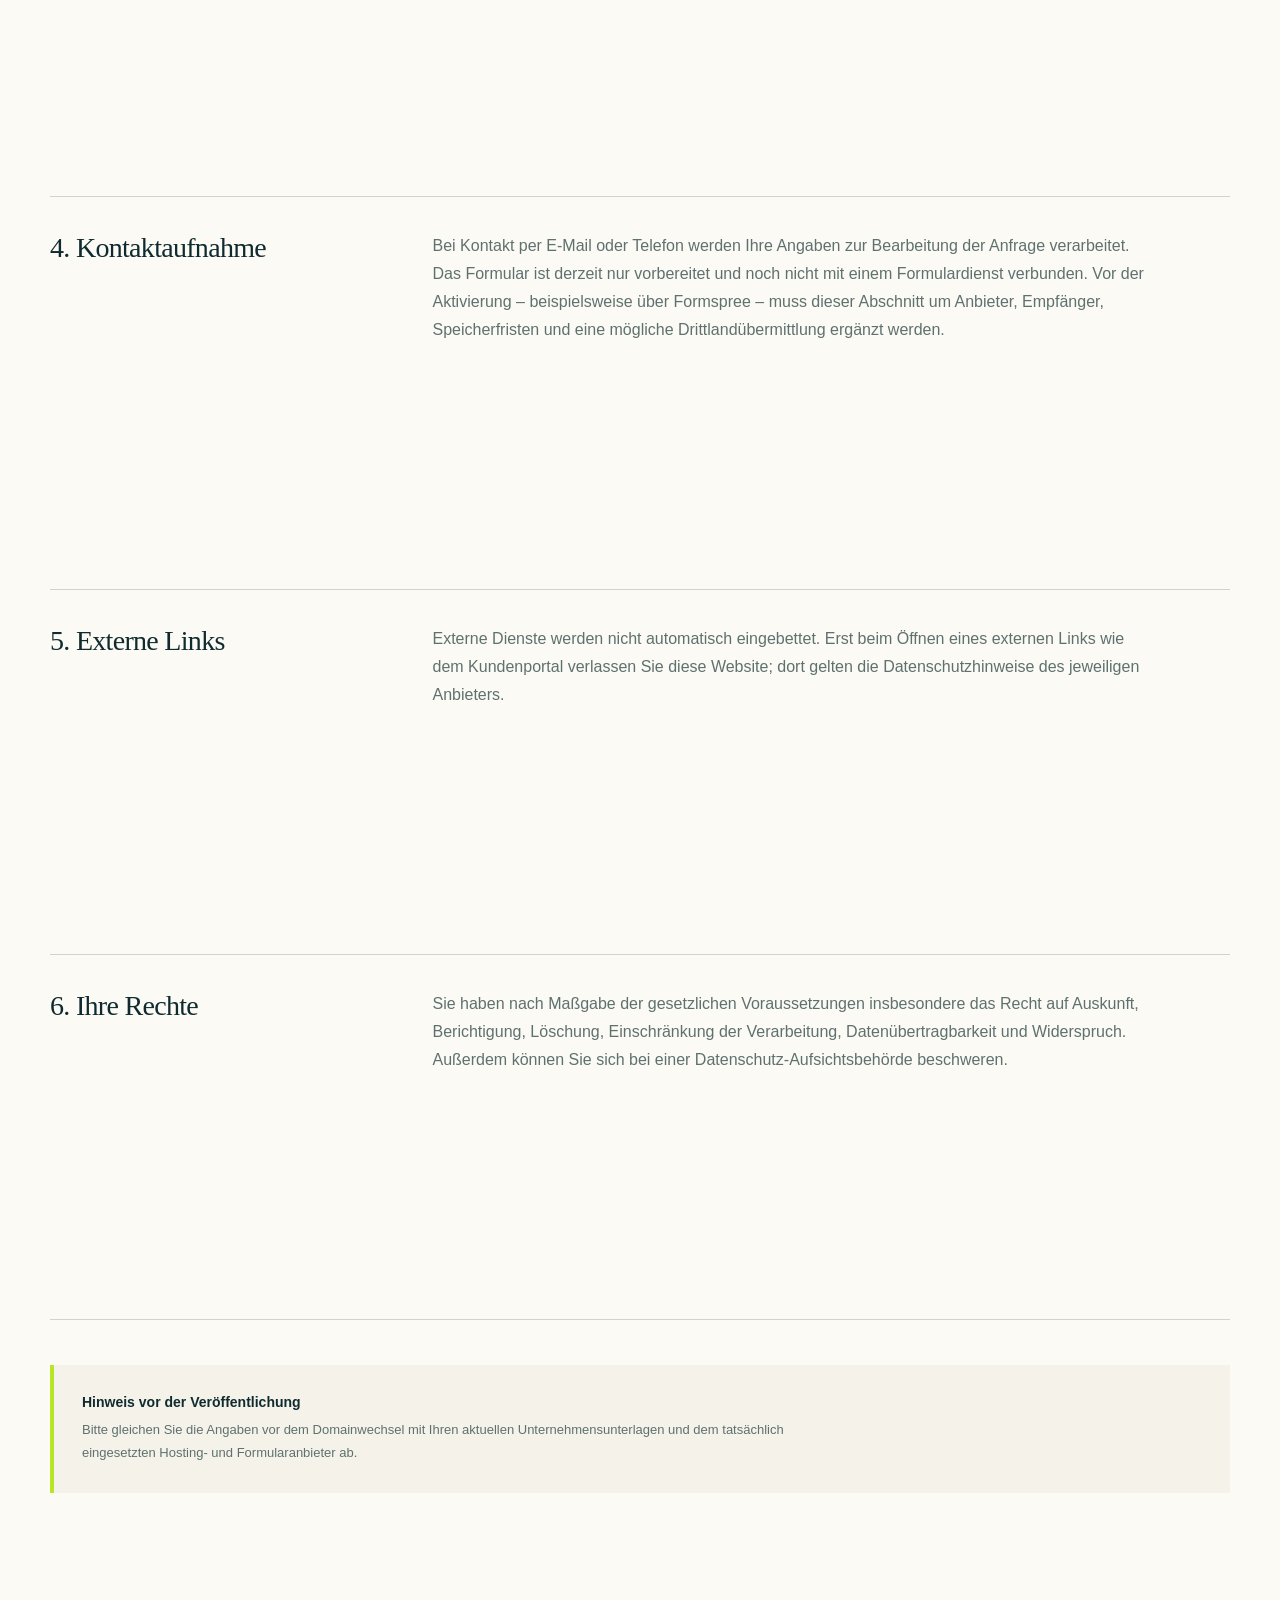
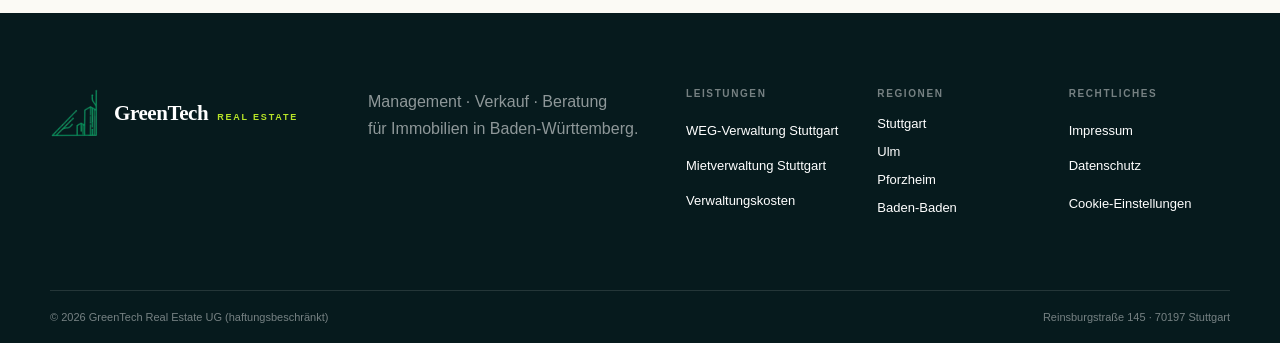
==== commit a0328153: "Add files via upload" ====
--- a/datenschutz.html
+++ b/datenschutz.html
@@ -1 +1 @@
-<!doctype html><html lang="de"><head><meta charset="utf-8"><meta name="viewport" content="width=device-width,initial-scale=1"><title>Datenschutz | GreenTech Real Estate</title><meta name="description" content="Transparent erklärt: welche Daten diese Website verarbeitet und welche nicht."><meta name="robots" content="index,follow,max-image-preview:large"><link rel="canonical" href="https://www.greentechrealestate.de/datenschutz.html"><meta property="og:locale" content="de_DE"><meta property="og:type" content="website"><meta property="og:title" content="Datenschutz | GreenTech Real Estate"><meta property="og:description" content="Transparent erklärt: welche Daten diese Website verarbeitet und welche nicht."><meta property="og:url" content="https://www.greentechrealestate.de/datenschutz.html"><script type="application/ld+json">{"@context":"https://schema.org","@type":["RealEstateAgent","LocalBusiness"],"@id":"https://www.greentechrealestate.de/#unternehmen","name":"GreenTech Real Estate UG (haftungsbeschränkt)","url":"https://www.greentechrealestate.de","logo":"https://www.greentechrealestate.de/assets/greentech-logo.png","telephone":"+49 711 34063966","email":"info@gt-re.de","address":{"@type":"PostalAddress","streetAddress":"Reinsburgstraße 145","postalCode":"70197","addressLocality":"Stuttgart","addressRegion":"Baden-Württemberg","addressCountry":"DE"},"areaServed":["Stuttgart","Ulm","Pforzheim","Baden-Baden"]}</script><link rel="stylesheet" href="styles.css"><script src="form-config.js" defer></script><script src="script.js" defer></script></head><body><header class="site-header"><a class="brand brand-logo" href="index.html" aria-label="GreenTech Real Estate – Startseite"><span class="brand-symbol" aria-hidden="true"><img src="[data-uri]" alt="" width="380" height="132"></span><span class="brand-name"><strong>GreenTech</strong><span>Real Estate</span></span></a><button class="menu-button" type="button" aria-label="Menü öffnen" aria-expanded="false"><span></span><span></span></button><nav class="main-nav"><a href="index.html#leistungen">Leistungen</a><a href="preise.html">Preisrechner</a><a class="nav-login" href="https://portal.greentechrealestate.de">Kundenportal</a><a class="button button-small" href="#anfrage">Angebot anfragen <span>↗</span></a></nav><span class="scroll-progress" aria-hidden="true"></span></header><main class="page-transition"><header class="legal-hero"><div class="section-shell"><p class="eyebrow light"><span></span>Rechtliche Angaben</p><h1>Datenschutz</h1><p>Transparent erklärt: welche Daten diese Website verarbeitet und welche nicht.</p></div></header><article class="legal-content section-shell"><section><h2>1. Verantwortlicher</h2><p><strong>GreenTech Real Estate UG (haftungsbeschränkt)</strong><br>Reinsburgstraße 145<br>70197 Stuttgart</p><p>E-Mail: <a href="mailto:info@gt-re.de">info@gt-re.de</a><br>Telefon: <a href="tel:+4971134063966">+49 711 34063966</a></p></section><section><h2>2. Hosting und Server-Protokolle</h2><p>Die für GitHub Pages vorbereitete Website wird über die Infrastruktur von GitHub bereitgestellt. Beim Aufruf können technisch erforderliche Verbindungsdaten wie IP-Adresse, Zeitpunkt, aufgerufene Datei, Browser- und Betriebssystemangaben verarbeitet werden. Dies dient der sicheren und stabilen Bereitstellung der Website auf Grundlage von Art. 6 Abs. 1 lit. f DSGVO.</p></section><section><h2>3. Cookies und lokaler Speicher</h2><p>Diese Website setzt derzeit keine Analyse-, Statistik- oder Marketing-Cookies ein. Es werden keine Tracking-Pixel, eingebetteten Videos oder extern geladenen Karten verwendet.</p><div class="legal-table"><div><strong>Eintrag</strong><strong>Zweck und Dauer</strong></div><div><span><code>gt_privacy_notice_v1</code></span><span>Merkt lokal im Browser, dass der Datenschutzhinweis bestätigt wurde. Der Eintrag bleibt bis zum Löschen der Browserdaten oder bis zu einer neuen Version bestehen.</span></div></div></section><section><h2>4. Kontaktaufnahme</h2><p>Bei Kontakt per E-Mail oder Telefon werden Ihre Angaben zur Bearbeitung der Anfrage verarbeitet. Das Formular ist derzeit nur vorbereitet und noch nicht mit einem Formulardienst verbunden. Vor der Aktivierung – beispielsweise über Formspree – muss dieser Abschnitt um Anbieter, Empfänger, Speicherfristen und eine mögliche Drittlandübermittlung ergänzt werden.</p></section><section><h2>5. Externe Links</h2><p>Externe Dienste werden nicht automatisch eingebettet. Erst beim Öffnen eines externen Links wie dem Kundenportal verlassen Sie diese Website; dort gelten die Datenschutzhinweise des jeweiligen Anbieters.</p></section><section><h2>6. Ihre Rechte</h2><p>Sie haben nach Maßgabe der gesetzlichen Voraussetzungen insbesondere das Recht auf Auskunft, Berichtigung, Löschung, Einschränkung der Verarbeitung, Datenübertragbarkeit und Widerspruch. Außerdem können Sie sich bei einer Datenschutz-Aufsichtsbehörde beschweren.</p></section><aside class="legal-note"><strong>Hinweis vor der Veröffentlichung</strong><p>Bitte gleichen Sie die Angaben vor dem Domainwechsel mit Ihren aktuellen Unternehmensunterlagen und dem tatsächlich eingesetzten Hosting- und Formularanbieter ab.</p></aside></article></main><footer><div class="footer-top section-shell"><a class="brand brand-logo footer-logo" href="index.html" aria-label="GreenTech Real Estate – Startseite"><span class="brand-symbol" aria-hidden="true"><img src="[data-uri]" alt="" width="380" height="132"></span><span class="brand-name"><strong>GreenTech</strong><span>Real Estate</span></span></a><p>Management · Verkauf · Beratung<br>für Immobilien in Baden-Württemberg.</p><div class="footer-navigation"><nav class="footer-links" aria-label="Leistungen"><strong>Leistungen</strong><a href="weg-verwaltung.html">WEG-Verwaltung Stuttgart</a><a href="mietverwaltung.html">Mietverwaltung Stuttgart</a><a href="preise.html">Verwaltungskosten</a></nav><nav class="footer-links" aria-label="Regionen"><strong>Regionen</strong><a href="index.html#stuttgart">Stuttgart</a><a href="hausverwaltung-ulm.html">Ulm</a><a href="hausverwaltung-pforzheim.html">Pforzheim</a><a href="hausverwaltung-baden-baden.html">Baden-Baden</a></nav><nav class="footer-links" aria-label="Rechtliches"><strong>Rechtliches</strong><a href="impressum.html">Impressum</a><a href="datenschutz.html">Datenschutz</a><button class="footer-cookie-button" type="button" data-cookie-settings>Cookie-Einstellungen</button></nav></div></div><div class="footer-bottom section-shell"><span>© 2026 GreenTech Real Estate UG (haftungsbeschränkt)</span><span>Reinsburgstraße 145 · 70197 Stuttgart</span></div></footer></body></html>+<!doctype html><html lang="de"><head><meta charset="utf-8"><meta name="viewport" content="width=device-width,initial-scale=1"><title>Datenschutz | GreenTech Real Estate</title><meta name="description" content="Transparent erklärt: welche Daten diese Website verarbeitet und welche nicht."><meta name="robots" content="index,follow,max-image-preview:large"><link rel="canonical" href="https://www.greentechrealestate.de/datenschutz.html"><meta property="og:locale" content="de_DE"><meta property="og:type" content="website"><meta property="og:title" content="Datenschutz | GreenTech Real Estate"><meta property="og:description" content="Transparent erklärt: welche Daten diese Website verarbeitet und welche nicht."><meta property="og:url" content="https://www.greentechrealestate.de/datenschutz.html"><script type="application/ld+json">{"@context":"https://schema.org","@type":["RealEstateAgent","LocalBusiness"],"@id":"https://www.greentechrealestate.de/#unternehmen","name":"GreenTech Real Estate UG (haftungsbeschränkt)","url":"https://www.greentechrealestate.de","logo":"https://www.greentechrealestate.de/assets/greentech-logo.png","telephone":"+49 711 34063966","email":"info@gt-re.de","address":{"@type":"PostalAddress","streetAddress":"Reinsburgstraße 145","postalCode":"70197","addressLocality":"Stuttgart","addressRegion":"Baden-Württemberg","addressCountry":"DE"},"areaServed":["Stuttgart","Ulm","Pforzheim","Baden-Baden"]}</script><link rel="stylesheet" href="styles.css"><script src="form-config.js" defer></script><script src="script.js" defer></script></head><body><header class="site-header"><a class="brand brand-logo" href="index.html" aria-label="GreenTech Real Estate – Startseite"><span class="brand-symbol" aria-hidden="true"><img src="[data-uri]" alt="" width="380" height="132"></span><span class="brand-name"><strong>GreenTech</strong><span>Real Estate</span></span></a><button class="menu-button" type="button" aria-label="Menü öffnen" aria-expanded="false"><span></span><span></span></button><nav class="main-nav"><a href="index.html#leistungen">Leistungen</a><a href="preise.html">Preisrechner</a><a class="nav-login" href="https://portal.greentechrealestate.de">Kundenportal</a><a class="button button-small" href="index.html#anfrage">Angebot anfragen <span>↗</span></a></nav><span class="scroll-progress" aria-hidden="true"></span></header><main class="page-transition"><header class="legal-hero"><div class="section-shell"><p class="eyebrow light"><span></span>Rechtliche Angaben</p><h1>Datenschutz</h1><p>Transparent erklärt: welche Daten diese Website verarbeitet und welche nicht.</p></div></header><article class="legal-content section-shell"><section><h2>1. Verantwortlicher</h2><p><strong>GreenTech Real Estate UG (haftungsbeschränkt)</strong><br>Reinsburgstraße 145<br>70197 Stuttgart</p><p>E-Mail: <a href="mailto:info@gt-re.de">info@gt-re.de</a><br>Telefon: <a href="tel:+4971134063966">+49 711 34063966</a></p></section><section><h2>2. Hosting und Server-Protokolle</h2><p>Die für GitHub Pages vorbereitete Website wird über die Infrastruktur von GitHub bereitgestellt. Beim Aufruf können technisch erforderliche Verbindungsdaten wie IP-Adresse, Zeitpunkt, aufgerufene Datei, Browser- und Betriebssystemangaben verarbeitet werden. Dies dient der sicheren und stabilen Bereitstellung der Website auf Grundlage von Art. 6 Abs. 1 lit. f DSGVO.</p></section><section><h2>3. Cookies und lokaler Speicher</h2><p>Diese Website setzt derzeit keine Analyse-, Statistik- oder Marketing-Cookies ein. Es werden keine Tracking-Pixel, eingebetteten Videos oder extern geladenen Karten verwendet.</p><div class="legal-table"><div><strong>Eintrag</strong><strong>Zweck und Dauer</strong></div><div><span><code>gt_privacy_notice_v1</code></span><span>Merkt lokal im Browser, dass der Datenschutzhinweis bestätigt wurde. Der Eintrag bleibt bis zum Löschen der Browserdaten oder bis zu einer neuen Version bestehen.</span></div></div></section><section><h2>4. Kontaktaufnahme</h2><p>Bei Kontakt per E-Mail oder Telefon werden Ihre Angaben zur Bearbeitung der Anfrage verarbeitet. Das Formular ist derzeit nur vorbereitet und noch nicht mit einem Formulardienst verbunden. Vor der Aktivierung – beispielsweise über Formspree – muss dieser Abschnitt um Anbieter, Empfänger, Speicherfristen und eine mögliche Drittlandübermittlung ergänzt werden.</p></section><section><h2>5. Externe Links</h2><p>Externe Dienste werden nicht automatisch eingebettet. Erst beim Öffnen eines externen Links wie dem Kundenportal verlassen Sie diese Website; dort gelten die Datenschutzhinweise des jeweiligen Anbieters.</p></section><section><h2>6. Ihre Rechte</h2><p>Sie haben nach Maßgabe der gesetzlichen Voraussetzungen insbesondere das Recht auf Auskunft, Berichtigung, Löschung, Einschränkung der Verarbeitung, Datenübertragbarkeit und Widerspruch. Außerdem können Sie sich bei einer Datenschutz-Aufsichtsbehörde beschweren.</p></section><aside class="legal-note"><strong>Hinweis vor der Veröffentlichung</strong><p>Bitte gleichen Sie die Angaben vor dem Domainwechsel mit Ihren aktuellen Unternehmensunterlagen und dem tatsächlich eingesetzten Hosting- und Formularanbieter ab.</p></aside></article></main><footer><div class="footer-top section-shell"><a class="brand brand-logo footer-logo" href="index.html" aria-label="GreenTech Real Estate – Startseite"><span class="brand-symbol" aria-hidden="true"><img src="[data-uri]" alt="" width="380" height="132"></span><span class="brand-name"><strong>GreenTech</strong><span>Real Estate</span></span></a><p>Management · Verkauf · Beratung<br>für Immobilien in Baden-Württemberg.</p><div class="footer-navigation"><nav class="footer-links" aria-label="Leistungen"><strong>Leistungen</strong><a href="weg-verwaltung.html">WEG-Verwaltung Stuttgart</a><a href="mietverwaltung.html">Mietverwaltung Stuttgart</a><a href="preise.html">Verwaltungskosten</a></nav><nav class="footer-links" aria-label="Regionen"><strong>Regionen</strong><a href="index.html#stuttgart">Stuttgart</a><a href="hausverwaltung-ulm.html">Ulm</a><a href="hausverwaltung-pforzheim.html">Pforzheim</a><a href="hausverwaltung-baden-baden.html">Baden-Baden</a></nav><nav class="footer-links" aria-label="Rechtliches"><strong>Rechtliches</strong><a href="impressum.html">Impressum</a><a href="datenschutz.html">Datenschutz</a><button class="footer-cookie-button" type="button" data-cookie-settings>Cookie-Einstellungen</button></nav></div></div><div class="footer-bottom section-shell"><span>© 2026 GreenTech Real Estate UG (haftungsbeschränkt)</span><span>Reinsburgstraße 145 · 70197 Stuttgart</span></div></footer></body></html>
--- a/styles.css
+++ b/styles.css
@@ -243,12 +243,15 @@
 .subhero-mark { justify-self: end; width: 190px; height: 190px; display: grid; place-items: center; border: 1px solid rgba(255,255,255,.25); border-radius: 50%; }
 .subhero-mark span { color: var(--green); font-family: Georgia, "Times New Roman", serif; font-size: 64px; }
 .service-intro { padding-block: 110px; display: grid; grid-template-columns: 1.35fr .65fr; gap: 9vw; align-items: center; }
-.lead-quote { margin: 0; font-family: Georgia, "Times New Roman", serif; font-size: clamp(34px, 4.5vw, 60px); line-height: 1.08; letter-spacing: -.04em; }
+.lead-quote { min-width: 0; margin: 0; font-family: Georgia, "Times New Roman", serif; font-size: clamp(34px, 4.5vw, 60px); line-height: 1.08; letter-spacing: -.04em; overflow-wrap: break-word; hyphens: auto; }
 .price-callout { padding: 32px; border: 1px solid var(--line); background: var(--cream); }
 .price-callout > span { font-size: 11px; font-weight: 800; letter-spacing: .14em; text-transform: uppercase; }
 .price-callout strong { display: block; margin-top: 22px; font-family: Georgia, "Times New Roman", serif; font-size: 48px; font-weight: 400; letter-spacing: -.04em; }
 .price-callout p { margin: 5px 0 18px; color: var(--muted); font-size: 13px; line-height: 1.5; }
 .price-callout small { display: block; padding-top: 16px; border-top: 1px solid var(--line); color: var(--muted); line-height: 1.5; }
+.price-callout-link { display: flex; align-items: center; justify-content: space-between; min-height: 44px; margin-top: 16px; padding-top: 14px; border-top: 1px solid var(--line); font-size: 12px; font-weight: 800; }
+.price-callout-link span { transition: transform .25s ease; }
+.price-callout-link:hover span { transform: translate(4px,-4px); }
 .facts-band { background: var(--green); }
 .facts-grid { display: grid; grid-template-columns: repeat(3, 1fr); }
 .fact { min-height: 180px; padding: 42px 28px; border-left: 1px solid rgba(8,33,38,.2); display: flex; flex-direction: column; justify-content: space-between; }
@@ -341,9 +344,11 @@
 
 @media (max-width: 960px) {
   .site-header { height: 72px; padding-inline: 24px; }
-  .menu-button { display: block; z-index: 30; }
-  .main-nav { display: none; position: absolute; top: 72px; left: 0; right: 0; padding: 30px 24px; background: var(--paper); border-bottom: 1px solid var(--line); flex-direction: column; align-items: stretch; gap: 22px; }
+  .menu-button { display: block; z-index: 30; min-width: 44px; min-height: 44px; }
+  .main-nav { display: none; position: absolute; top: 72px; left: 0; right: 0; max-height: calc(100vh - 72px); overflow-y: auto; padding: 24px; background: var(--paper); border-bottom: 1px solid var(--line); box-shadow: 0 18px 34px rgba(8,33,38,.12); flex-direction: column; align-items: stretch; gap: 10px; }
   .main-nav.is-open { display: flex; }
+  .main-nav a { display: flex; align-items: center; min-height: 44px; }
+  .main-nav .button { justify-content: space-between; min-height: 50px; }
   .nav-login { border-left: 0; padding-left: 0; }
   .hero { min-height: 670px; }
   .hero-content { width: 100%; margin-left: 0; }
@@ -369,26 +374,39 @@
   .brand-name strong { font-size: 18px; }
   .brand-name span { font-size: 8px; letter-spacing: .16em; }
   .hero { min-height: 710px; padding-top: 92px; }
-  .hero h1 { font-size: 50px; }
+  .hero h1 { font-size: clamp(40px, 12vw, 50px); }
   .hero-actions { align-items: flex-start; flex-direction: column; gap: 26px; }
   .hero::after { width: 90vw; height: 90vw; right: -24vw; bottom: -15vw; }
   .hero-index { display: none; }
   .intro, .transparency, .faq-section { padding-block: 88px; }
   .services-section, .contact-section { padding-block: 88px; }
   .service-grid { grid-template-columns: 1fr; }
-  .service-card { min-height: 340px; }
+  .service-card { min-height: 330px; }
+  .service-card h3 { font-size: clamp(34px, 11vw, 46px); overflow-wrap: anywhere; hyphens: auto; }
+  .filter-row { display: grid; grid-template-columns: 1fr 1fr; gap: 8px; }
+  .filter { width: 100%; min-height: 44px; padding-inline: 12px; }
   .form-row { grid-template-columns: 1fr; gap: 0; }
   .inquiry-form { padding: 28px 22px; margin-inline: -4px; }
+  .inquiry-form input:not([type="checkbox"]), .inquiry-form select, .inquiry-form textarea { font-size: 16px; }
   .quote-inner { padding-block: 68px; }
   .price-teaser, .calculator-heading { align-items: flex-start; flex-direction: column; }
   .subhero { min-height: 620px; }
   .subhero-grid { padding-block: 70px; }
-  .subhero h1, .price-hero h1 { font-size: 49px; }
+  .subhero h1, .price-hero h1 { font-size: clamp(38px, 11.5vw, 49px); overflow-wrap: anywhere; hyphens: auto; }
   .service-intro, .detail-section, .pricing-explain { padding-block: 84px; }
+  .service-intro { gap: 38px; }
+  .lead-quote { font-size: clamp(30px, 9.5vw, 40px); line-height: 1.12; letter-spacing: -.025em; }
+  .price-callout { min-width: 0; padding: 26px 22px; }
+  .price-callout strong { font-size: clamp(42px, 14vw, 48px); }
   .calculator-section { padding-block: 80px; }
   .calculator-controls, .result-card { padding: 26px 22px; }
   .segment { grid-template-columns: 1fr; }
   .unit-price { align-items: flex-start; flex-direction: column; }
+  .price-scale { grid-template-columns: repeat(2, 1fr); }
+  .price-scale > span:nth-child(3), .price-scale > span:nth-child(4) { border-top: 1px solid var(--line); }
+  .price-scale > span:nth-child(3) { border-left: 0; }
+  .total-price { grid-template-columns: 1fr; gap: 7px; align-items: start; }
+  .total-price strong { grid-row: auto; }
   .price-factors p { grid-template-columns: 38px 1fr; gap: 5px 12px; }
   .price-factors p b { grid-column: 2; }
   .location-section { padding-block: 84px; }
@@ -404,6 +422,18 @@
   .legal-table strong + strong, .legal-table span + span { border-left: 0; border-top: 1px solid var(--line); }
 }
 
+@media (max-width: 420px) {
+  .site-header { padding-inline: 16px; }
+  .brand-name strong { font-size: 17px; }
+  .brand-name span { letter-spacing: .13em; }
+  .footer-navigation { grid-template-columns: 1fr; }
+  .button { max-width: 100%; }
+}
+
+@media (hover: none) {
+  .service-card:hover { transform: none; box-shadow: none; }
+}
+
 @media (prefers-reduced-motion: reduce) {
   html { scroll-behavior: auto; }
   *, *::before, *::after { animation-duration: .01ms !important; animation-iteration-count: 1 !important; transition-duration: .01ms !important; }
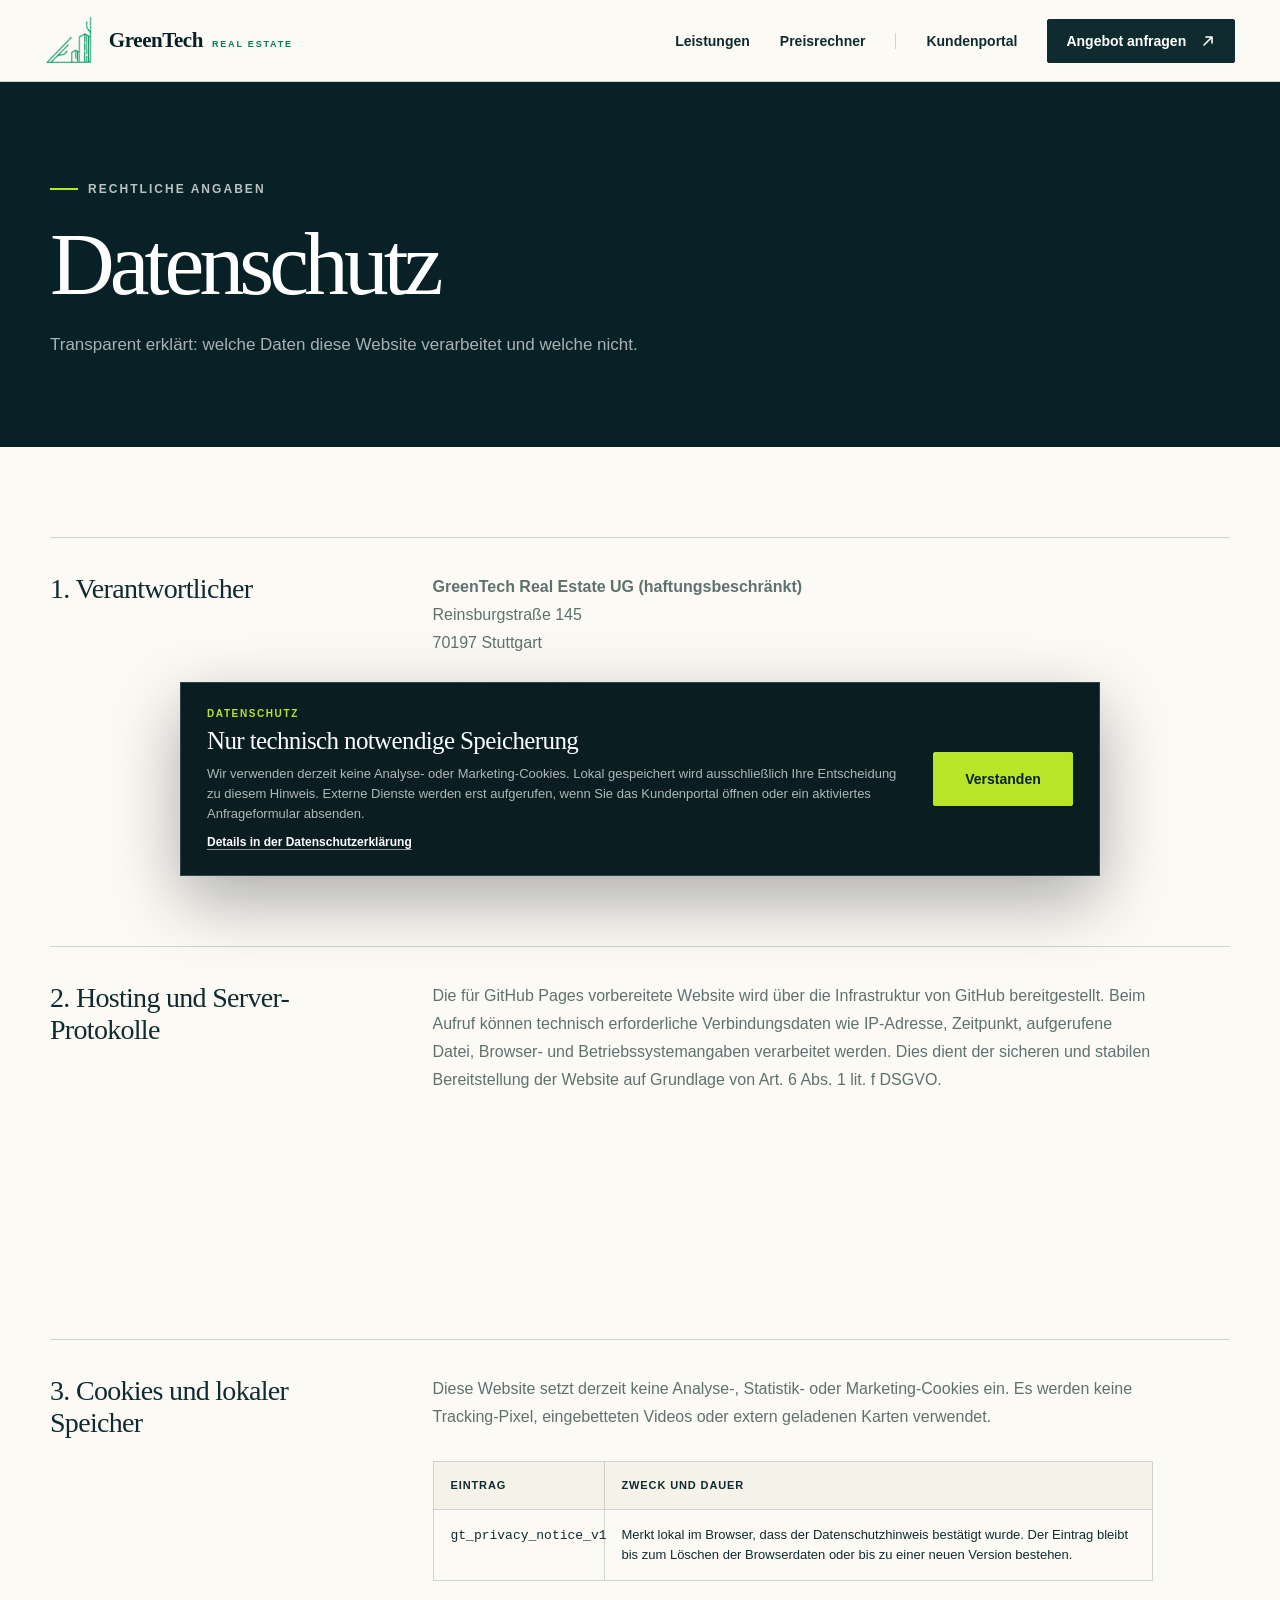
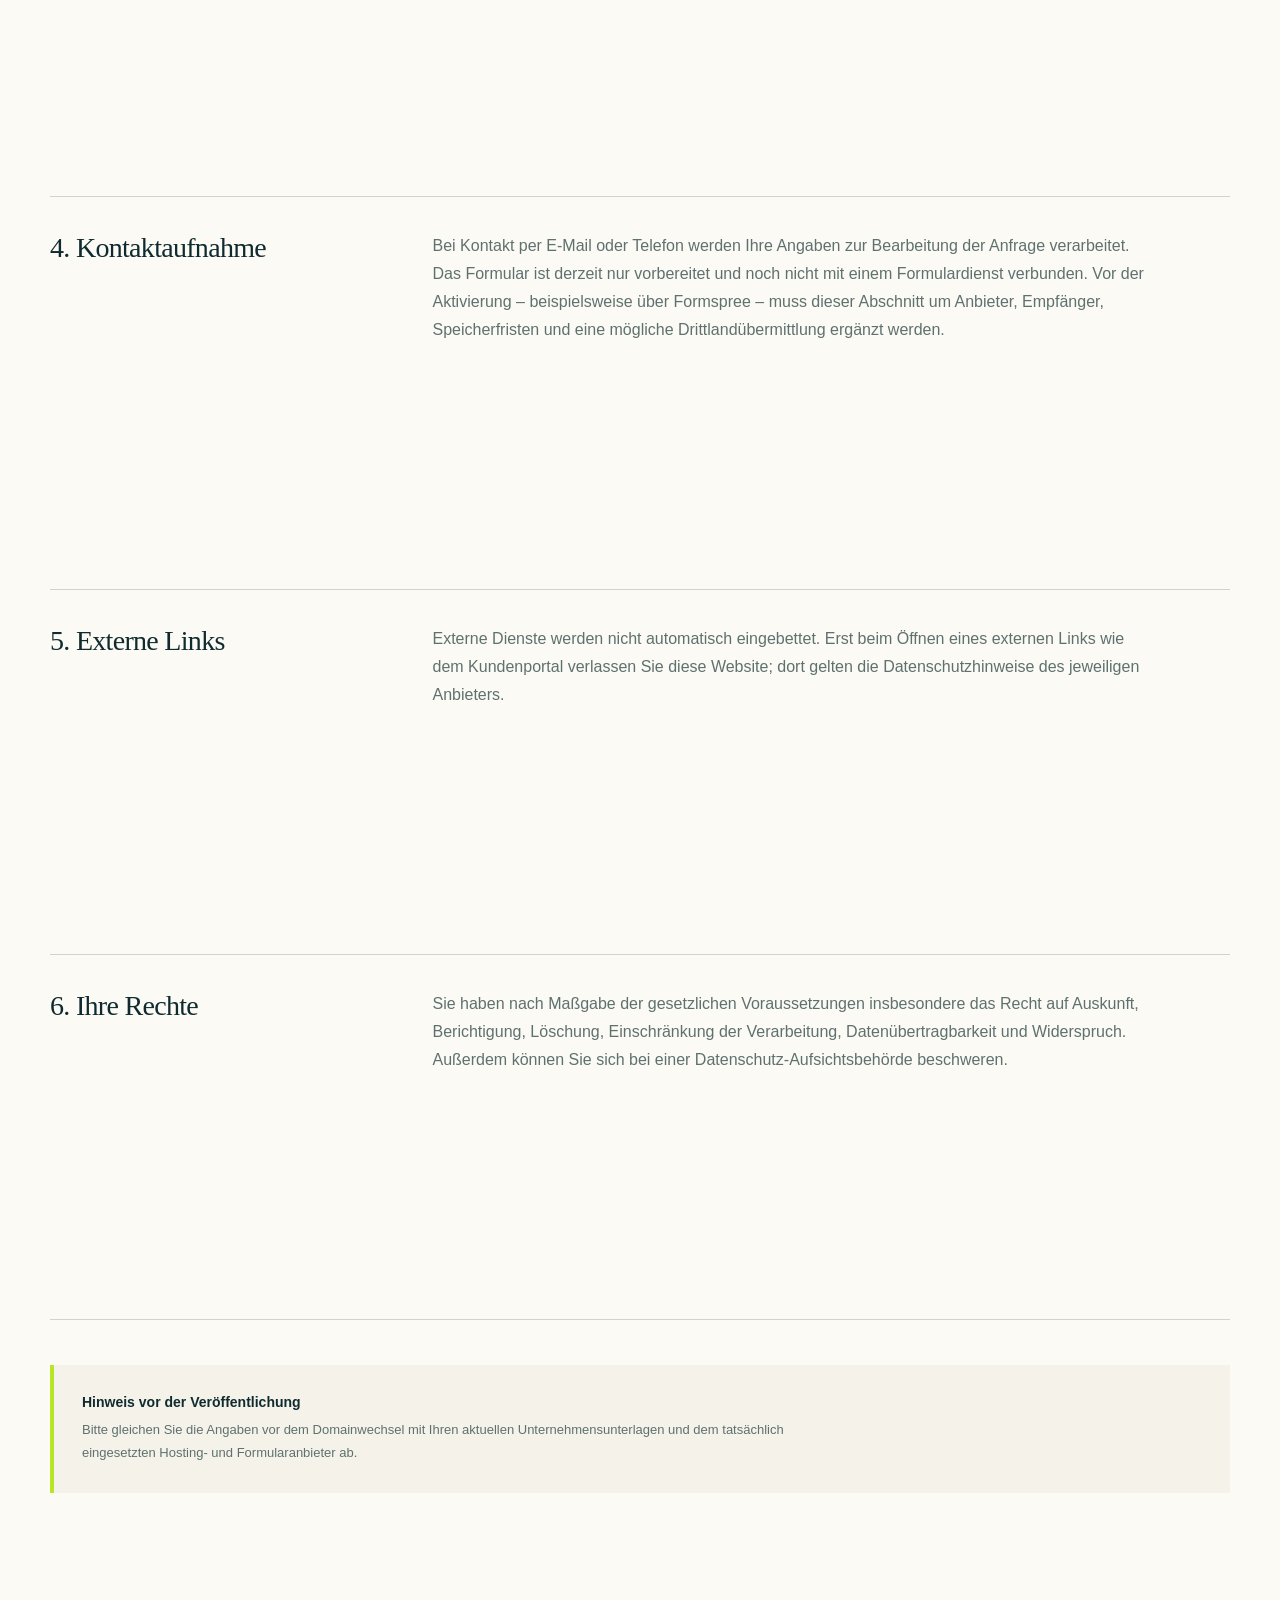
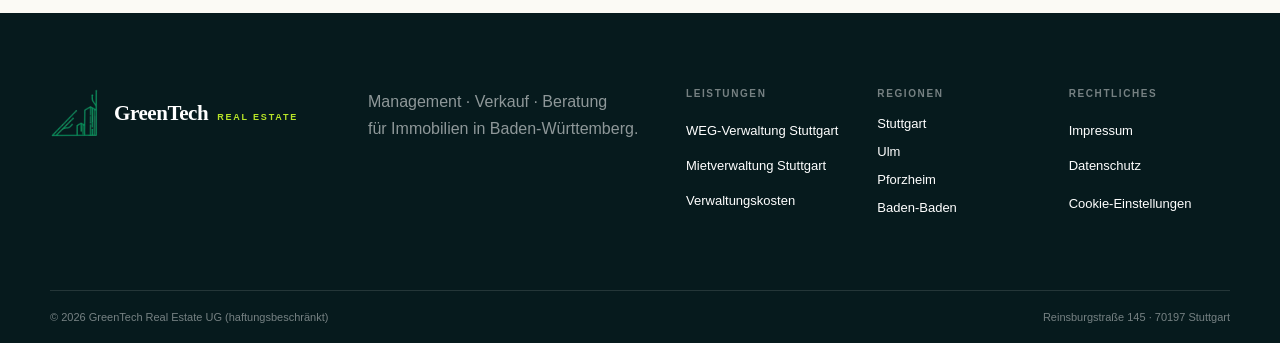
==== commit 34ee6380: "Add files via upload Preisrechner angepasst" ====
--- a/datenschutz.html
+++ b/datenschutz.html
@@ -1 +1 @@
-<!doctype html><html lang="de"><head><meta charset="utf-8"><meta name="viewport" content="width=device-width,initial-scale=1"><title>Datenschutz | GreenTech Real Estate</title><meta name="description" content="Transparent erklärt: welche Daten diese Website verarbeitet und welche nicht."><meta name="robots" content="index,follow,max-image-preview:large"><link rel="canonical" href="https://www.greentechrealestate.de/datenschutz.html"><meta property="og:locale" content="de_DE"><meta property="og:type" content="website"><meta property="og:title" content="Datenschutz | GreenTech Real Estate"><meta property="og:description" content="Transparent erklärt: welche Daten diese Website verarbeitet und welche nicht."><meta property="og:url" content="https://www.greentechrealestate.de/datenschutz.html"><script type="application/ld+json">{"@context":"https://schema.org","@type":["RealEstateAgent","LocalBusiness"],"@id":"https://www.greentechrealestate.de/#unternehmen","name":"GreenTech Real Estate UG (haftungsbeschränkt)","url":"https://www.greentechrealestate.de","logo":"https://www.greentechrealestate.de/assets/greentech-logo.png","telephone":"+49 711 34063966","email":"info@gt-re.de","address":{"@type":"PostalAddress","streetAddress":"Reinsburgstraße 145","postalCode":"70197","addressLocality":"Stuttgart","addressRegion":"Baden-Württemberg","addressCountry":"DE"},"areaServed":["Stuttgart","Ulm","Pforzheim","Baden-Baden"]}</script><link rel="stylesheet" href="styles.css"><script src="form-config.js" defer></script><script src="script.js" defer></script></head><body><header class="site-header"><a class="brand brand-logo" href="index.html" aria-label="GreenTech Real Estate – Startseite"><span class="brand-symbol" aria-hidden="true"><img src="[data-uri]" alt="" width="380" height="132"></span><span class="brand-name"><strong>GreenTech</strong><span>Real Estate</span></span></a><button class="menu-button" type="button" aria-label="Menü öffnen" aria-expanded="false"><span></span><span></span></button><nav class="main-nav"><a href="index.html#leistungen">Leistungen</a><a href="preise.html">Preisrechner</a><a class="nav-login" href="https://portal.greentechrealestate.de">Kundenportal</a><a class="button button-small" href="index.html#anfrage">Angebot anfragen <span>↗</span></a></nav><span class="scroll-progress" aria-hidden="true"></span></header><main class="page-transition"><header class="legal-hero"><div class="section-shell"><p class="eyebrow light"><span></span>Rechtliche Angaben</p><h1>Datenschutz</h1><p>Transparent erklärt: welche Daten diese Website verarbeitet und welche nicht.</p></div></header><article class="legal-content section-shell"><section><h2>1. Verantwortlicher</h2><p><strong>GreenTech Real Estate UG (haftungsbeschränkt)</strong><br>Reinsburgstraße 145<br>70197 Stuttgart</p><p>E-Mail: <a href="mailto:info@gt-re.de">info@gt-re.de</a><br>Telefon: <a href="tel:+4971134063966">+49 711 34063966</a></p></section><section><h2>2. Hosting und Server-Protokolle</h2><p>Die für GitHub Pages vorbereitete Website wird über die Infrastruktur von GitHub bereitgestellt. Beim Aufruf können technisch erforderliche Verbindungsdaten wie IP-Adresse, Zeitpunkt, aufgerufene Datei, Browser- und Betriebssystemangaben verarbeitet werden. Dies dient der sicheren und stabilen Bereitstellung der Website auf Grundlage von Art. 6 Abs. 1 lit. f DSGVO.</p></section><section><h2>3. Cookies und lokaler Speicher</h2><p>Diese Website setzt derzeit keine Analyse-, Statistik- oder Marketing-Cookies ein. Es werden keine Tracking-Pixel, eingebetteten Videos oder extern geladenen Karten verwendet.</p><div class="legal-table"><div><strong>Eintrag</strong><strong>Zweck und Dauer</strong></div><div><span><code>gt_privacy_notice_v1</code></span><span>Merkt lokal im Browser, dass der Datenschutzhinweis bestätigt wurde. Der Eintrag bleibt bis zum Löschen der Browserdaten oder bis zu einer neuen Version bestehen.</span></div></div></section><section><h2>4. Kontaktaufnahme</h2><p>Bei Kontakt per E-Mail oder Telefon werden Ihre Angaben zur Bearbeitung der Anfrage verarbeitet. Das Formular ist derzeit nur vorbereitet und noch nicht mit einem Formulardienst verbunden. Vor der Aktivierung – beispielsweise über Formspree – muss dieser Abschnitt um Anbieter, Empfänger, Speicherfristen und eine mögliche Drittlandübermittlung ergänzt werden.</p></section><section><h2>5. Externe Links</h2><p>Externe Dienste werden nicht automatisch eingebettet. Erst beim Öffnen eines externen Links wie dem Kundenportal verlassen Sie diese Website; dort gelten die Datenschutzhinweise des jeweiligen Anbieters.</p></section><section><h2>6. Ihre Rechte</h2><p>Sie haben nach Maßgabe der gesetzlichen Voraussetzungen insbesondere das Recht auf Auskunft, Berichtigung, Löschung, Einschränkung der Verarbeitung, Datenübertragbarkeit und Widerspruch. Außerdem können Sie sich bei einer Datenschutz-Aufsichtsbehörde beschweren.</p></section><aside class="legal-note"><strong>Hinweis vor der Veröffentlichung</strong><p>Bitte gleichen Sie die Angaben vor dem Domainwechsel mit Ihren aktuellen Unternehmensunterlagen und dem tatsächlich eingesetzten Hosting- und Formularanbieter ab.</p></aside></article></main><footer><div class="footer-top section-shell"><a class="brand brand-logo footer-logo" href="index.html" aria-label="GreenTech Real Estate – Startseite"><span class="brand-symbol" aria-hidden="true"><img src="[data-uri]" alt="" width="380" height="132"></span><span class="brand-name"><strong>GreenTech</strong><span>Real Estate</span></span></a><p>Management · Verkauf · Beratung<br>für Immobilien in Baden-Württemberg.</p><div class="footer-navigation"><nav class="footer-links" aria-label="Leistungen"><strong>Leistungen</strong><a href="weg-verwaltung.html">WEG-Verwaltung Stuttgart</a><a href="mietverwaltung.html">Mietverwaltung Stuttgart</a><a href="preise.html">Verwaltungskosten</a></nav><nav class="footer-links" aria-label="Regionen"><strong>Regionen</strong><a href="index.html#stuttgart">Stuttgart</a><a href="hausverwaltung-ulm.html">Ulm</a><a href="hausverwaltung-pforzheim.html">Pforzheim</a><a href="hausverwaltung-baden-baden.html">Baden-Baden</a></nav><nav class="footer-links" aria-label="Rechtliches"><strong>Rechtliches</strong><a href="impressum.html">Impressum</a><a href="datenschutz.html">Datenschutz</a><button class="footer-cookie-button" type="button" data-cookie-settings>Cookie-Einstellungen</button></nav></div></div><div class="footer-bottom section-shell"><span>© 2026 GreenTech Real Estate UG (haftungsbeschränkt)</span><span>Reinsburgstraße 145 · 70197 Stuttgart</span></div></footer></body></html>+<!doctype html><html lang="de"><head><meta charset="utf-8"><meta name="viewport" content="width=device-width,initial-scale=1"><title>Datenschutz | GreenTech Real Estate</title><meta name="description" content="Transparent erklärt: welche Daten diese Website verarbeitet und welche nicht."><meta name="robots" content="index,follow,max-image-preview:large"><link rel="canonical" href="https://www.greentechrealestate.de/datenschutz.html"><meta property="og:locale" content="de_DE"><meta property="og:type" content="website"><meta property="og:title" content="Datenschutz | GreenTech Real Estate"><meta property="og:description" content="Transparent erklärt: welche Daten diese Website verarbeitet und welche nicht."><meta property="og:url" content="https://www.greentechrealestate.de/datenschutz.html"><script type="application/ld+json">{"@context":"https://schema.org","@type":["RealEstateAgent","LocalBusiness"],"@id":"https://www.greentechrealestate.de/#unternehmen","name":"GreenTech Real Estate UG (haftungsbeschränkt)","url":"https://www.greentechrealestate.de","logo":"https://www.greentechrealestate.de/assets/greentech-logo.png","telephone":"+49 711 34063966","email":"info@gt-re.de","address":{"@type":"PostalAddress","streetAddress":"Reinsburgstraße 145","postalCode":"70197","addressLocality":"Stuttgart","addressRegion":"Baden-Württemberg","addressCountry":"DE"},"areaServed":["Stuttgart","Ulm","Pforzheim","Baden-Baden"]}</script><link rel="stylesheet" href="styles.css"><script src="form-config.js" defer></script><script src="script.js" defer></script></head><body><header class="site-header"><a class="brand brand-logo" href="index.html" aria-label="GreenTech Real Estate – Startseite"><span class="brand-symbol" aria-hidden="true"><img src="[data-uri]" alt="" width="380" height="132"></span><span class="brand-name"><strong>GreenTech</strong><span>Real Estate</span></span></a><button class="menu-button" type="button" aria-label="Menü öffnen" aria-expanded="false"><span></span><span></span></button><nav class="main-nav"><a href="index.html#leistungen">Leistungen</a><a href="preise.html">Preisrechner</a><a class="nav-login" href="https://portal.greentechrealestate.de">Kundenportal</a><a class="button button-small" href="index.html#anfrage">Angebot anfragen <span class="arrow-icon" aria-hidden="true"><svg viewBox="0 0 16 16" focusable="false"><path d="M4 12 12 4M6 4h6v6"></path></svg></span></a></nav><span class="scroll-progress" aria-hidden="true"></span></header><main class="page-transition"><header class="legal-hero"><div class="section-shell"><p class="eyebrow light"><span></span>Rechtliche Angaben</p><h1>Datenschutz</h1><p>Transparent erklärt: welche Daten diese Website verarbeitet und welche nicht.</p></div></header><article class="legal-content section-shell"><section><h2>1. Verantwortlicher</h2><p><strong>GreenTech Real Estate UG (haftungsbeschränkt)</strong><br>Reinsburgstraße 145<br>70197 Stuttgart</p><p>E-Mail: <a href="mailto:info@gt-re.de">info@gt-re.de</a><br>Telefon: <a href="tel:+4971134063966">+49 711 34063966</a></p></section><section><h2>2. Hosting und Server-Protokolle</h2><p>Die für GitHub Pages vorbereitete Website wird über die Infrastruktur von GitHub bereitgestellt. Beim Aufruf können technisch erforderliche Verbindungsdaten wie IP-Adresse, Zeitpunkt, aufgerufene Datei, Browser- und Betriebssystemangaben verarbeitet werden. Dies dient der sicheren und stabilen Bereitstellung der Website auf Grundlage von Art. 6 Abs. 1 lit. f DSGVO.</p></section><section><h2>3. Cookies und lokaler Speicher</h2><p>Diese Website setzt derzeit keine Analyse-, Statistik- oder Marketing-Cookies ein. Es werden keine Tracking-Pixel, eingebetteten Videos oder extern geladenen Karten verwendet.</p><div class="legal-table"><div><strong>Eintrag</strong><strong>Zweck und Dauer</strong></div><div><span><code>gt_privacy_notice_v1</code></span><span>Merkt lokal im Browser, dass der Datenschutzhinweis bestätigt wurde. Der Eintrag bleibt bis zum Löschen der Browserdaten oder bis zu einer neuen Version bestehen.</span></div></div></section><section><h2>4. Kontaktaufnahme</h2><p>Bei Kontakt per E-Mail oder Telefon werden Ihre Angaben zur Bearbeitung der Anfrage verarbeitet. Das Formular ist derzeit nur vorbereitet und noch nicht mit einem Formulardienst verbunden. Vor der Aktivierung – beispielsweise über Formspree – muss dieser Abschnitt um Anbieter, Empfänger, Speicherfristen und eine mögliche Drittlandübermittlung ergänzt werden.</p></section><section><h2>5. Externe Links</h2><p>Externe Dienste werden nicht automatisch eingebettet. Erst beim Öffnen eines externen Links wie dem Kundenportal verlassen Sie diese Website; dort gelten die Datenschutzhinweise des jeweiligen Anbieters.</p></section><section><h2>6. Ihre Rechte</h2><p>Sie haben nach Maßgabe der gesetzlichen Voraussetzungen insbesondere das Recht auf Auskunft, Berichtigung, Löschung, Einschränkung der Verarbeitung, Datenübertragbarkeit und Widerspruch. Außerdem können Sie sich bei einer Datenschutz-Aufsichtsbehörde beschweren.</p></section><aside class="legal-note"><strong>Hinweis vor der Veröffentlichung</strong><p>Bitte gleichen Sie die Angaben vor dem Domainwechsel mit Ihren aktuellen Unternehmensunterlagen und dem tatsächlich eingesetzten Hosting- und Formularanbieter ab.</p></aside></article></main><footer><div class="footer-top section-shell"><a class="brand brand-logo footer-logo" href="index.html" aria-label="GreenTech Real Estate – Startseite"><span class="brand-symbol" aria-hidden="true"><img src="[data-uri]" alt="" width="380" height="132"></span><span class="brand-name"><strong>GreenTech</strong><span>Real Estate</span></span></a><p>Management · Verkauf · Beratung<br>für Immobilien in Baden-Württemberg.</p><div class="footer-navigation"><nav class="footer-links" aria-label="Leistungen"><strong>Leistungen</strong><a href="weg-verwaltung.html">WEG-Verwaltung Stuttgart</a><a href="mietverwaltung.html">Mietverwaltung Stuttgart</a><a href="preise.html">Verwaltungskosten</a></nav><nav class="footer-links" aria-label="Regionen"><strong>Regionen</strong><a href="index.html#stuttgart">Stuttgart</a><a href="hausverwaltung-ulm.html">Ulm</a><a href="hausverwaltung-pforzheim.html">Pforzheim</a><a href="hausverwaltung-baden-baden.html">Baden-Baden</a></nav><nav class="footer-links" aria-label="Rechtliches"><strong>Rechtliches</strong><a href="impressum.html">Impressum</a><a href="datenschutz.html">Datenschutz</a><button class="footer-cookie-button" type="button" data-cookie-settings>Cookie-Einstellungen</button></nav></div></div><div class="footer-bottom section-shell"><span>© 2026 GreenTech Real Estate UG (haftungsbeschränkt)</span><span>Reinsburgstraße 145 · 70197 Stuttgart</span></div></footer></body></html>
--- a/styles.css
+++ b/styles.css
@@ -64,6 +64,9 @@
 .button:hover::before { transform: translateX(105%) skewX(-18deg); }
 .button > span { position: relative; transition: transform .25s ease; }
 .button:hover > span { transform: translate(3px,-3px); }
+.arrow-icon { width: 16px; height: 16px; display: inline-flex; flex: 0 0 16px; align-items: center; justify-content: center; }
+.arrow-icon svg { width: 100%; height: 100%; display: block; overflow: visible; fill: none; stroke: currentColor; stroke-width: 1.6; stroke-linecap: round; stroke-linejoin: round; }
+.arrow-icon-right { width: 17px; flex-basis: 17px; }
 .button-small { min-height: 44px; padding: 0 18px; gap: 14px; }
 .hero {
   min-height: 700px; position: relative; overflow: hidden;
@@ -290,11 +293,6 @@
 .range-control output { min-width: 56px; padding: 10px; background: var(--green); text-align: center; font-size: 18px; font-weight: 800; }
 .range-control input { width: 100%; margin: 24px 0 6px; accent-color: var(--ink); }
 .range-control small { display: flex; justify-content: space-between; color: var(--muted); }
-.price-scale { display: grid; grid-template-columns: repeat(4, 1fr); margin-top: 34px; border: 1px solid var(--line); }
-.price-scale > span { min-width: 0; padding: 14px; display: grid; gap: 5px; }
-.price-scale > span + span { border-left: 1px solid var(--line); }
-.price-scale b { font-family: Georgia, "Times New Roman", serif; font-size: 25px; font-weight: 400; }
-.price-scale small { color: var(--muted); font-size: 10px; line-height: 1.35; }
 .calculator-note { display: grid; grid-template-columns: 28px 1fr; gap: 14px; margin-top: 40px; padding: 20px; background: var(--green-soft); }
 .calculator-note > span { width: 24px; height: 24px; display: grid; place-items: center; border: 1px solid var(--ink); border-radius: 50%; font-size: 12px; font-weight: 800; }
 .calculator-note p { margin: 0; font-size: 12px; line-height: 1.55; }
@@ -309,6 +307,8 @@
 .total-price > span { font-size: 12px; font-weight: 700; }
 .total-price strong { grid-row: span 2; font-family: Georgia, "Times New Roman", serif; font-size: 32px; font-weight: 400; }
 .total-price small { color: rgba(255,255,255,.45); font-size: 10px; }
+.result-card .calculator-note { position: relative; z-index: 1; margin: 0 0 30px; color: var(--ink-deep); }
+.result-card .calculator-note p { color: var(--ink-deep); }
 .result-card ul { list-style: none; padding: 0; margin: 0 0 30px; display: grid; gap: 13px; color: rgba(255,255,255,.75); font-size: 13px; }
 .result-card .button { width: 100%; }
 .result-disclaimer { margin: 20px 0 0; color: rgba(255,255,255,.4); font-size: 10px; line-height: 1.5; }
@@ -402,9 +402,6 @@
   .calculator-controls, .result-card { padding: 26px 22px; }
   .segment { grid-template-columns: 1fr; }
   .unit-price { align-items: flex-start; flex-direction: column; }
-  .price-scale { grid-template-columns: repeat(2, 1fr); }
-  .price-scale > span:nth-child(3), .price-scale > span:nth-child(4) { border-top: 1px solid var(--line); }
-  .price-scale > span:nth-child(3) { border-left: 0; }
   .total-price { grid-template-columns: 1fr; gap: 7px; align-items: start; }
   .total-price strong { grid-row: auto; }
   .price-factors p { grid-template-columns: 38px 1fr; gap: 5px 12px; }
